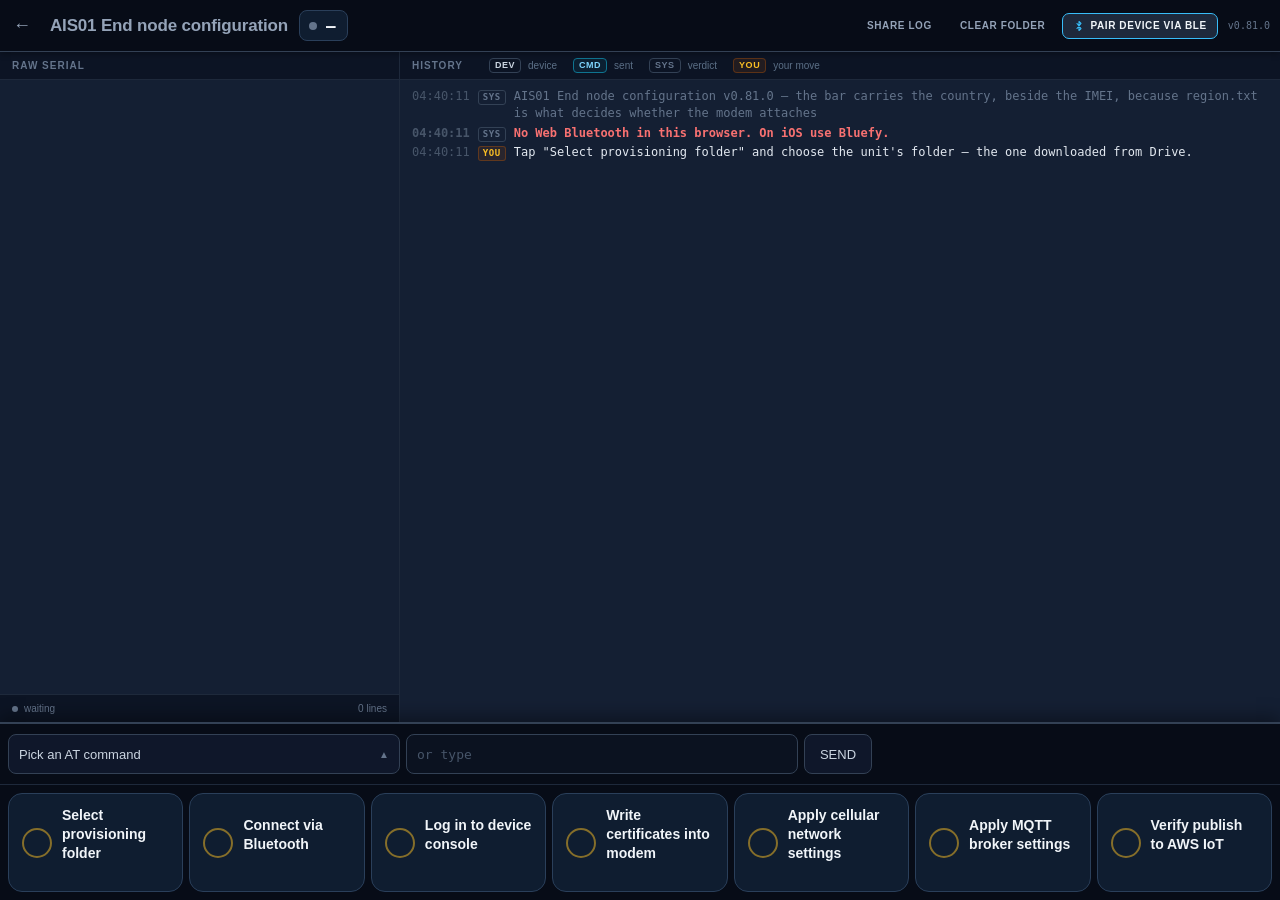
==== provision.html @ 03530d74 "feat(provision): the bar carries the country, beside the IMEI `region.txt` decides `AT+APN` and `AT+" ====
<!DOCTYPE html>
<html lang="en">
<head>
    <meta charset="UTF-8">
    <meta name="viewport" content="width=device-width, initial-scale=1.0, user-scalable=no">
    <meta name="apple-mobile-web-app-capable" content="yes">
    <meta name="mobile-web-app-capable" content="yes">
    <!-- The bar's colour, not the page's: this paints the strip the OS puts
         directly above the bar, and those two touching must read as one. -->
    <meta name="theme-color" content="#070c17">
    <meta http-equiv="Cache-Control" content="no-cache, no-store, must-revalidate">
    <meta http-equiv="Pragma" content="no-cache">
    <meta http-equiv="Expires" content="0">
    <title>AIS01 End node configuration</title>
    <link rel="icon" type="image/svg+xml" href="waterplan-icon.svg">
    <link rel="apple-touch-icon" href="waterplan-icon.svg">
    <link rel="manifest" href="manifest.json">
    <!--
      Deliberately self-contained: this page shares no CSS with the calibration
      flow. Provisioning talks to Dragino v1.3, calibration talks to our custom
      firmware — keeping them apart is the point of a second entry point, and a
      shared stylesheet is how two pages start drifting into one.
      Spec: specs/004-ble-provisioning-mode.md
    -->
    <style>
        * { box-sizing: border-box; }
        html, body {
            margin: 0; height: 100%;
            background: #070c17; color: #e2e8f0;
            font-family: -apple-system, BlinkMacSystemFont, "Segoe UI", sans-serif;
            overscroll-behavior: none;
        }
        body { display: flex; flex-direction: column; }

        /*
         * ── The bar ──────────────────────────────────────────────────────
         *
         * This is the calibration page's `#topbar`, rule for rule, from
         * styles/layout.css and styles/components.css. The values are copied
         * rather than the file imported, because this page shipping no shared
         * stylesheet is deliberate (see above) — but a second look must not be
         * a second design.
         *
         * What makes that bar read the way it does, and none of which was here:
         *   · one 8px dot for the link, not a word
         *   · ONE line of text, 12px, --text2, flex:1, ellipsised — nothing
         *     bold, nothing monospaced, nothing competing
         *   · a 36x36 icon button on the end
         *   · one hairline under it, and nothing heavier
         *
         * One rule of that bar is deliberately NOT copied: its background.
         * The calibration page is a viewfinder with a bar on top, so a bar
         * the same colour as the page is right there. This page is a log
         * with furniture at both ends — see `--chrome` below.
         */
        :root {
            --bg: #141f33;
            --text: #f1f5f9;
            --text2: #94a3b8;
            --muted: #64748b;
            --border: #334155;

            /*
             * ── Furniture vs instrument ─────────────────────────────────
             *
             * Three bands on this page and only two kinds of thing. The bar
             * and the console are FURNITURE: session controls, always there,
             * never the reason anyone opened the page. Between them is the
             * INSTRUMENT — the two logs, the one surface a technician
             * actually reads.
             *
             * The console already sat on its own darker ground for exactly
             * this reason; the bar did not, and shared `--bg` with the logs
             * separated by a hairline. So the page had the rule and applied
             * it to one end. These two values are that rule, named, applied
             * to both ends, and the logs keep `--bg` — furniture recedes,
             * the instrument sits on top of it.
             *
             * `--chrome-2` is the logs' OWN furniture: the pane headers, the
             * legend, the line counter. It is a step, not a repeat, of
             * `--chrome`: identical to the bar would fuse the HISTORY header
             * into the bar above it, which is the seam this whole change
             * exists to draw.
             */
            --chrome:    #070c17;   /* top bar, console foot */
            --chrome-2:  #0c1424;   /* pane heads, log foot */

            /*
             * The calibration page's accent, from `styles/base.css`.
             *
             * That page says one thing with colour that this one did not: a
             * control the session turns on is outlined in sky blue before it
             * is used, not left grey until something happens to it. Same two
             * values, same names, so the two pages agree on what blue means.
             */
            --accent:    #38bdf8;
            --accent-bg: rgba(56,189,248,0.12);
            /* Its `--surface`, under the same name: the grey the bar's own
               buttons already sat on, as a literal, in one place. */
            --surface:   #1e293b;

            /*
             * The left rail.
             *
             * Two things live in this column and they have to end on the same
             * x: the raw serial pane, and the command trigger under it. They
             * were two independent numbers that happened to read the same, and
             * they did not land the same — the trigger sits inside a row with
             * 8px of padding, so an equal width put its right edge 8px past
             * the pane's divider.
             *
             * One number now, and the offset is derived from it rather than
             * kept in somebody's head.
             */
            --rail: 400px;
            --rail-pad: 8px;


            /*
             * ── Borrowed from the dashboard's design system ──────────────
             *
             * `cli/ais01_cli/dashboard/tokens.css` and its DESIGN-SYSTEM.md.
             * This page already copies that dashboard's History — the voices,
             * the phase headers, the boot dividers — because a technician
             * reading one and then the other should not have to learn two
             * languages. The stage chips and the state cards are the rest of
             * the same borrowing.
             *
             * Values are copied rather than the file imported, for the reason
             * at the top of this page: no shared stylesheet with anything. A
             * second look must not become a second design, and an import from
             * another repo is not available to a static page anyway.
             */
            --panel:     #0f1d30;   /* cards and chips */
            --panel-up:  #16263d;   /* raised inner surfaces */
            /* The third step, and this page's own: nothing in the dashboard
               floats over everything else the way a modal does. The platform's
               FeedbackAlert is pure white for exactly this reason — the alert
               is the most elevated surface there is, and on a dark page that
               still means the lightest one. */
            --panel-top: #1e2f4a;   /* the modal, over everything */
            --border-2:  #2a3f5a;   /* stronger dividers, chip outlines */
            --green:     #22c55e;
            --green-txt: #4ade80;
            --green-glow: rgba(34,197,94,.35);
            --partial:   #a3e635;   /* advancing toward done, not stalled */
            --amber-bd:  rgba(251,191,36,.50);
            --amber-glow: rgba(251,191,36,.35);
            --red:       #ef4444;
            --red-bd:    rgba(239,68,68,.45);
            --txt-faint: #5b6f86;   /* labels, timestamps, meta */
            --fs-label:  10px;
        }
        header {
            flex-shrink: 0;
            /* 44 was the calibration bar's height, and it is sized around a
               12px line. This bar reads a 17px unit number, so the line sets
               the height: 17px at 1.2, with 16px of air above and below. */
            height: 52px;
            padding: 0 10px 0 4px;
            display: flex;
            align-items: center;
            gap: 10px;
            background: var(--chrome);
            border-bottom: 1px solid var(--border);
            /* The console's shadow, pointing the other way. The hairline says
               where the bar ends; the shadow says which of the two is on top,
               and the answer has to be the log.

               Shorter than the console's, and measured rather than guessed:
               at the console's 6px/16px the falloff was still darkening the
               HISTORY header 9px down, which put that header within a shade
               of the bar itself — the one seam this change exists to draw. */
            box-shadow: 0 2px 6px rgba(0,0,0,0.30);
            position: relative; z-index: 2;
        }
        .icon-btn {
            width: 36px; height: 36px;
            display: flex; align-items: center; justify-content: center;
            flex-shrink: 0;
            background: none; border: none; border-radius: 8px;
            color: var(--text2); font-size: 18px; text-decoration: none;
            -webkit-tap-highlight-color: transparent;
        }
        .icon-btn:active { background: rgba(255,255,255,0.08); }
        /* The link, said the way the other bar says it. */
        .dot {
            width: 8px; height: 8px; border-radius: 50%;
            background: var(--muted); flex-shrink: 0;
        }
        /* A live link is a lit lamp, not a coloured pixel: the halo is what
           carries across a bench at arm's length, where the dot is 8px and
           the technician is not looking for it. */
        .dot.link-connected {
            background: #22c55e; box-shadow: 0 0 0 3px rgba(34,197,94,0.18);
        }
        .dot.link-reconnecting {
            background: #fbbf24; box-shadow: 0 0 0 3px rgba(251,191,36,0.18);
        }
        .dot.link-disconnected { background: var(--muted); box-shadow: none; }
        /*
         * ── The bar's type: two roles at one size ────────────────────────
         *
         * The bar was four sizes deep — a 12px line, 11px buttons, an 11px
         * version — and enlarging the sentence to 17px only made that worse:
         * the biggest thing on the bar became the one string that never
         * changes and tells a technician nothing.
         *
         * So the two things that matter are the SAME size, and they are told
         * apart by FAMILY instead. Sans is the app talking; mono is the
         * device. That distinction is already the law everywhere else on this
         * page — the log, the raw pane, the line counter and the version are
         * all mono because they are all facts that came off a wire — so the
         * IMEI being mono is this bar catching up with the rest of the page
         * rather than a new idea.
         *
         * Everything else on the bar is utility at 10px. Two roles and one
         * utility size is a scale; four sizes is an accident.
         */
        .bar-id {
            flex: 1 1 auto; min-width: 0;
            display: flex; align-items: center; gap: 11px;
        }
        .bar-title {
            /* `flex: 0 1 auto` and the ellipsis are on THIS, not on the unit:
               when the bar runs out of room the app's name is what gives way,
               and the IMEI is never the thing that gets truncated. */
            flex: 0 1 auto; min-width: 0;
            /* The 17px you asked for, kept — but in `--text2`, not `--text`.
               Two white things of the same size beside each other is what a
               bar with no hierarchy looks like, and of the two, the one that
               changes every unit is the one worth the brightness. */
            font-size: 17px; font-weight: 600; letter-spacing: -0.01em;
            color: var(--text2);
            overflow: hidden; text-overflow: ellipsis; white-space: nowrap;
        }
        /* Gone: the plate below has an edge of its own, and a rule beside a
           bordered object is a second line drawn at the same seam. */
        .bar-rule { display: none; }
        /*
         * ── The plate ────────────────────────────────────────────────────
         *
         * The unit stops being a word in a sentence and becomes an OBJECT.
         *
         * Everything before this was the same flat strip with the type
         * resized: title, dot, number, buttons, all floating on one ground at
         * the same depth. Nothing on it was a thing you could point at, which
         * is why making the letters bigger changed nothing — there was no
         * structure to change.
         *
         * A provisioned unit carries a label with its IMEI printed on it, and
         * matching the number on the screen to the number on the sticker is
         * literally the job at the bench. So the screen shows a label: raised
         * off the bar, framed, the number set in mono and tabular so digits
         * line up between one unit and the next, with the link as its bullet.
         *
         * It is the only bordered object on a resting bar apart from PAIR,
         * and those two are the bar's whole content: which unit, and is it
         * listening.
         */
        .bar-unit {
            flex: 0 0 auto;
            display: inline-flex; align-items: center; gap: 9px;
            padding: 5px 11px 5px 9px;
            background: var(--panel);
            border: 1px solid var(--border-2); border-radius: 8px;
        }
        .bar-unit b {
            font-family: ui-monospace, "SF Mono", Menlo, monospace;
            font-size: 16px; font-weight: 600;
            /* 15 digits that get read off a label and compared by eye. */
            font-variant-numeric: tabular-nums; letter-spacing: 0.02em;
            color: var(--text);
        }
        /*
         * The country, on the same plate and behind a hairline.
         *
         * On the plate because it is the same kind of fact as the IMEI: read
         * off this unit's folder, true of this unit only. Behind a rule
         * because it is a different fact — the number identifies the unit,
         * the country decides what gets sent to it — and two things sharing a
         * frame with nothing between them read as one thing.
         *
         * Sky blue, which on this page and on the calibration page means a
         * value the session turned on rather than a state the device reported.
         * The code shouts and the country does not: `AR` is what is written in
         * `region.txt` and what gets compared against a SIM, and the name is
         * there so nobody has to know the code.
         */
        .bar-region {
            display: inline-flex; align-items: baseline; gap: 6px;
            padding-left: 9px;
            border-left: 1px solid var(--border-2);
            font-size: 11px; font-weight: 700; letter-spacing: 0.07em;
            color: var(--accent);
        }
        .bar-region .country {
            font-size: 11px; font-weight: 500; letter-spacing: 0;
            color: var(--text2);
        }
        .version {
            flex-shrink: 0;
            font-size: 10px; color: var(--muted);
            font-family: ui-monospace, "SF Mono", Menlo, monospace;
        }
        /* Below this the app's name is the first thing to go: the unit and the
           controls are what a phone at a bench has room for. The country's
           NAME goes with it and its code does not — two letters cost nothing
           and they are the ones written in the file. */
        @media (max-width: 700px) {
            .bar-title, .bar-rule { display: none; }
            .bar-region .country { display: none; }
        }

        /*
         * ── The two logs ─────────────────────────────────────────────────
         *
         * The same split the CLI dashboard uses: the raw serial on one side,
         * the read line on the other, both live at once. They were already two
         * elements written to in parallel — only one was hidden — so this is
         * the layout catching up with what the data already did.
         *
         * Which is on which side follows the reading: on a wide screen the raw
         * stream is the left column and the annotated one the right, so the eye
         * goes evidence → reading. On a phone there are no columns to give, so
         * they stack, and the annotated one is on top because it is the one you
         * act on; the raw is underneath, where you go to check.
         *
         * The terminal is still the instrument, so both panes take every spare
         * pixel and the headers cost 18px.
         */
        main {
            flex: 1 1 auto; position: relative; min-height: 0;
            display: flex; flex-direction: column;
            /* Stated rather than inherited. It is the same value `body` has,
               but this is the one band on the page that is meant to be the
               lit surface — leaving it to inheritance is how it silently
               follows the next person who changes the page background. */
            background: var(--bg);
        }
        .pane {
            flex: 1 1 0; min-height: 0; min-width: 0;
            display: flex; flex-direction: column; overflow: hidden;
        }
        /* Furniture, not log: these label the pane, they are not written to
           by anything the device says. Same reasoning as the bar and the
           console, one step lighter — see `--chrome-2`. */
        /*
         * One row, whatever it carries.
         *
         * `min-height` rather than symmetrical padding, because the two heads
         * hold different things: RAW SERIAL is a 10px word, HISTORY is that
         * word plus four bordered badges. Padding alone gives them two
         * different heights and the two logs start on different lines; one
         * height, centred, and they land together with no number to keep in
         * sync between them.
         */
        .pane-head {
            flex: 0 0 auto;
            display: flex; align-items: center;
            min-height: 28px; padding: 4px 12px;
            font-size: var(--fs-label); font-weight: 600; letter-spacing: 0.1em;
            color: var(--muted); background: var(--chrome-2);
            border-bottom: 1px solid #1e293b;
        }
        /*
         * The key, on the title's own line.
         *
         * It was a second row under HISTORY, which gave a four-item key the
         * same standing as the pane it belongs to and cost the log 20px of
         * height for it. It is a caption, not a header: it sits after the
         * name, on one line, and the block is a third shorter for it.
         *
         * Two gaps, three jobs. 7px holds a badge to its word, 16px separates
         * one pair from the next, and the name takes 10px more than that so
         * the title reads as the title and not as a fifth key.
         */
        .pane-head.legend {
            flex-wrap: wrap;
            column-gap: 16px; row-gap: 6px;
            letter-spacing: 0; font-weight: 500; color: var(--txt-faint);
        }
        .pane-head.legend .pane-name {
            font-weight: 600; letter-spacing: 0.1em; color: var(--muted);
            margin-right: 10px;
        }
        .legend-key { display: inline-flex; align-items: center; gap: 7px; }
        .pane-head.legend .v {
            padding: 2px 5px; border: 1px solid #334155; border-radius: 4px;
            font-size: 9px; font-weight: 700; letter-spacing: 0.06em;
            line-height: 1.1;
        }
        /* Same element here, descendant in a row — hence the second set. */
        .pane-head.legend .voice-dev { color: #cbd5e1; }
        .pane-head.legend .voice-cmd { color: #7dd3fc; border-color: #0e7490;
                                       background: #0e749022; }
        .pane-head.legend .voice-sys { color: #64748b; }
        .pane-head.legend .voice-you { color: #fbbf24; border-color: #b4530966;
                                       background: #b4530922; }
        /* The raw stream is a narrow sidebar with a foot that measures it, not
           half the screen: it is the thing you check, not the thing you read. */
        .pane-annotated { order: 1; flex: 1 1 auto; }
        .pane-raw       { order: 2; flex: 0 0 34%; border-top: 1px solid #1e293b; }
        @media (min-width: 700px) {
            main { flex-direction: row; }
            .pane-raw       { order: 1; flex: 0 0 var(--rail); border-top: none;
                              border-right: 1px solid #1e293b; }
            .pane-annotated { order: 2; }
        }
        /* The counter measures the pane, it is not part of it — same ground
           as the head it closes the pane against. */
        .log-foot {
            flex: 0 0 auto; height: 28px; padding: 0 12px;
            display: flex; align-items: center; justify-content: space-between;
            background: var(--chrome-2);
            border-top: 1px solid #1e293b;
            font-size: 10px; color: var(--muted);
        }
        .log-foot .live { display: inline-flex; align-items: center; gap: 6px; }
        .log-foot .live .dot { width: 6px; height: 6px; border-radius: 50%;
            background: #22c55e; box-shadow: 0 0 6px #22c55e; }
        .log-foot .off .dot { background: var(--muted); box-shadow: none; }
        #raw-count { font-variant-numeric: tabular-nums; }

        /*
         * ── The reading, as the dashboard writes it ──────────────────────
         *
         * Three things, taken from cli/ais01_cli/dashboard/index.html:
         *
         * VOICES. Every row says who is speaking — the device, us, the app's
         * own verdict, or you. Colour alone cannot: a green line could be the
         * device reporting success or the app concluding it, and those are not
         * the same claim.
         *
         * PHASE HEADERS. A stage opens a section whose colour is the section's
         * verdict: amber while it runs, green when it closes clean, red the
         * instant any row inside it fails — and it stays red. The header is the
         * verdict, the rows keep the detail.
         *
         * BOOT DIVIDERS. The cycle boundaries, drawn where the raw log draws
         * them, so a line can be placed in the boot it belongs to.
         */
        /* 2px between rows. At 12px/1.45 the log was a solid block of text and
           the eye had nothing to step on; the gap is what lets a row be scanned
           as a row rather than found by reading. */
        .line { display: flex; gap: 8px; align-items: baseline; margin-bottom: 2px; }
        .line .t { flex: 0 0 auto; color: #475569; }
        .line .v {
            flex: 0 0 auto; min-width: 26px; padding: 0 4px;
            border: 1px solid #334155; border-radius: 3px;
            font-size: 9px; font-weight: 700; letter-spacing: 0.06em;
            text-align: center; color: var(--muted);
        }
        /*
         * The field column, for rows that name a thing and then give its value
         * — ⓪'s checklist is all of them today.
         *
         * It had been spaces: the label padded to twelve characters inside the
         * message span. That lines up only while the font is monospaced and the
         * label is short, and it welds the label to its value so neither can be
         * styled without the other. Given a column it can be what it is — a
         * heading — and it borrows the same treatment headings get everywhere
         * else on this screen.
         */
        .line .k {
            flex: 0 0 104px; min-width: 0;
            font-size: 10px; font-weight: 700; letter-spacing: 0.08em;
            text-transform: uppercase; color: var(--txt-faint);
            overflow: hidden; text-overflow: ellipsis; white-space: nowrap;
        }
        .line .m { flex: 1 1 auto; min-width: 0; }
        .voice-dev .v { color: #cbd5e1; }
        .voice-cmd .v { color: #7dd3fc; border-color: #0e7490; background: #0e749022; }
        .voice-sys .v { color: #64748b; }
        .voice-you .v { color: #fbbf24; border-color: #b4530966; background: #b4530922; }

        .phase {
            margin: 10px 0 4px; padding: 5px 8px;
            display: flex; align-items: center; gap: 7px;
            border: 1px solid #334155; border-radius: 4px;
            background: rgba(255,255,255,0.025);
            font-size: 10px; font-weight: 800; letter-spacing: 0.07em;
            text-transform: uppercase; color: #fbbf24;
        }
        .phase::before {
            content: ""; width: 7px; height: 7px; border-radius: 50%;
            background: currentColor; box-shadow: 0 0 7px currentColor;
        }
        .phase.is-ok   { color: #4ade80; }
        .phase.is-fail { color: #f87171; }

        .divider {
            display: flex; align-items: center; gap: 8px;
            margin: 14px 0 8px;
            font-size: 9px; font-weight: 700; letter-spacing: 0.1em;
            color: #38bdf8;
        }
        .divider::before, .divider::after {
            content: ""; flex: 1; height: 1px; background: rgba(56,189,248,0.4);
        }
        .divider.reset { color: #22d3ee; }
        .divider.reset::before, .divider.reset::after { background: rgba(34,211,238,0.5); }
        .divider.end { color: #a78bfa; }
        .divider.end::before, .divider.end::after { background: rgba(167,139,250,0.5); }
        #terminal, #terminal-raw {
            flex: 1 1 auto; min-height: 0;
            overflow-y: auto; padding: 8px 12px 20px;
            font-family: ui-monospace, "SF Mono", Menlo, monospace;
            font-size: 12px; line-height: 1.45;
            -webkit-overflow-scrolling: touch;
        }
        [hidden] { display: none !important; }
        .line { white-space: pre-wrap; word-break: break-word; }
        .line-rx   { color: #cbd5e1; }
        .line-tx   { color: #7dd3fc; }
        .line-note { color: #64748b; }
        /*
         * Between two groups of rows that ask different questions — see
         * `rule()`. It was #1e293b, which is the divider colour used BETWEEN
         * panels, over a panel background; inside the log, on #0f172a, it was
         * a line nobody could see. --border is the one that reads here.
         */
        .line-rule {
            height: 1px; margin: 9px 0; background: var(--border);
        }
        .line-ok   { color: #4ade80; font-weight: 600; }
        .line-fail { color: #f87171; font-weight: 600; }

        /* Raw view: no per-line elements, no styling, no interpretation —
           the buffer printed as it arrived. It is a SEPARATE element from the
           annotated terminal on purpose. One element rendering two views meant
           that showing either one destroyed the other, and a log a toggle can
           erase is not a log. */
        #terminal-raw {
            margin: 0;
            white-space: pre-wrap; word-break: break-word;
            color: #cbd5e1;
        }

        /*
         * The session's controls, all on the bar.
         *
         * SHARE and CHANGE UNIT FOLDER used to float over the bottom-right of
         * the terminal, which put them on top of the one thing on this screen
         * that must never be covered — and gave three controls of the same
         * kind three different homes. They are all about the session rather
         * than about the device: which unit, where the log goes, and whether
         * there is a link at all. One line, one cluster.
         */
        .bar-tools { display: flex; align-items: center; gap: 6px; flex-shrink: 0; }
        /*
         * Three filled chips of equal weight, and they are not equal things.
         *
         * SHARE LOG and CHANGE UNIT FOLDER are housekeeping — used once a
         * session, or never. PAIR is the way in: nothing on this page works
         * until it has been pressed. Giving all three the same fill made the
         * bar read as a toolbar of equals and left the one control that has
         * to be found looking like the other two.
         *
         * So these two lose their fill and keep only their words, and the
         * outline arrives when a finger or a cursor does. The only outlined
         * thing on a resting bar is the one worth pressing.
         */
        .bar-tools button {
            display: inline-flex; align-items: center; gap: 5px;
            padding: 6px 10px;
            font-size: 10px; font-weight: 700; letter-spacing: 0.06em;
            color: var(--text2); background: transparent;
            border: 1px solid transparent; border-radius: 7px;
            white-space: nowrap;
            transition: color .12s, border-color .12s, background .12s;
            -webkit-tap-highlight-color: transparent;
        }
        .bar-tools button:hover { color: var(--text); border-color: var(--border); }
        .bar-tools button:focus-visible {
            outline: none; color: var(--text); border-color: var(--accent);
        }
        .bar-tools button:active { background: var(--surface); color: var(--text); }
        .bar-tools svg { width: 12px; height: 12px; flex-shrink: 0; }

        /*
         * Pairing sits in the bar, next to the dot that reports the link.
         *
         * It had a full-width row of its own, which said "this is the main
         * thing on the screen" about a button that is pressed once per browser,
         * ever — everything after that first pairing re-attaches with no
         * gesture. A row that wide for an action that rare pushed the terminal
         * up and read as an error state.
         *
         * Beside the dot is where it belongs: the dot says the link is down,
         * and the fix is the next thing along.
         */
        #pair-row { flex-shrink: 0; display: flex; }
        /*
         * The one control on the bar that reports rather than acts, so it is
         * the one that carries colour. Green is the link being up — the same
         * green the dot uses, said in words for the one fact worth confirming
         * at a glance from a bench.
         */
        /*
         * The one control on the bar that is about the radio, so it wears the
         * radio's colour — the calibration page's accent, which is the blue
         * Bluetooth is drawn in everywhere.
         *
         * The OUTLINE carries that, and it carries it from the first paint:
         * this button is the way in, and a grey button beside two other grey
         * buttons does not say so. The INSIDE stays the bar's own grey with a
         * near-white label, because blue on blue would spend the accent on a
         * state that has not happened yet.
         *
         * Then the states below take the outline away from blue, which is the
         * point of it being blue: green is not "one more colour on the bar",
         * it is this button no longer asking to be pressed.
         */
        #btn-connect {
            border-color: var(--accent);
            background: var(--surface);
            color: var(--text);
        }
        #btn-connect:hover { border-color: var(--accent); background: #24344a; }
        #btn-connect svg { color: var(--accent); }
        #btn-connect.link-connected {
            color: #4ade80; border-color: #22c55e66; background: #14532d44;
        }
        #btn-connect.link-connected svg { color: #4ade80; }
        #btn-connect.link-reconnecting {
            color: #fbbf24; border-color: #b4530966; background: #b4530922;
        }
        #btn-connect.link-reconnecting svg { color: #fbbf24; }

        .actions {
            display: flex; gap: 6px;
            padding: 8px var(--rail-pad);
            border-top: 1px solid #1e293b;
            padding-bottom: calc(8px + env(safe-area-inset-bottom));
        }
        /*
         * The stage chip — `.step-chip` from the dashboard's design system.
         *
         * The buttons had been a number glyph and a shouted sentence stacked
         * centre-aligned, which is what you get from styling a label instead
         * of designing a component. The dashboard had already solved it and
         * the solution is a hierarchy rather than a size: a status circle,
         * the name in ordinary sentence case, and the stage's own mark under
         * it. Nothing shouts, and nothing is centred.
         *
         * The circle carries state and nothing else. A number inside it was
         * this app's invention and it broke the one rule the atom has: in
         * every state the system defines, the glyph and the ring are chosen
         * together. A grey number in an amber ring is not one of them, and
         * the order it was carrying is already given by the position.
         */
        .actions button {
            flex: 1; min-width: 0;
            padding: 12px 13px; border-radius: 14px;
            border: 1.5px solid var(--border-2); background: var(--panel);
            display: flex; flex-direction: row; align-items: center; gap: 10px;
            text-align: left; color: var(--text);
            transition: border-color .15s, box-shadow .15s;
            -webkit-tap-highlight-color: transparent;
        }
        .actions button:active { background: var(--panel-up); }
        .actions .chip-txt {
            display: flex; flex-direction: column; gap: 3px;
            min-width: 0; flex: 1 1 auto;
        }
        .actions .name {
            font-size: 14px; font-weight: 600; color: var(--text);
            line-height: 1.35;
        }

        /*
         * StatusCircle (C12). One atom, four states, used by the chips and the
         * cards alike — which is the point of taking it from a system rather
         * than inventing a dot per place.
         */
        .status-circle {
            width: 30px; height: 30px; border-radius: 999px; flex-shrink: 0;
            display: inline-flex; align-items: center; justify-content: center;
            border: 2px solid var(--amber-bd); background: transparent;
            font-size: 13px; font-weight: 700; line-height: 1;
            /* Transparent by default, so a state that has no glyph shows an
               empty ring rather than whatever colour was left over. In every
               state below, what is inside the ring and what draws it are
               chosen together — there is no state where they disagree. */
            color: transparent;
        }
        .status-circle.is-done {
            background: var(--green); border-color: var(--green); color: #06210f;
        }
        .status-circle.is-current { border-color: var(--green); color: var(--green-txt); }
        .status-circle.is-partial { border-color: var(--partial); color: var(--partial); }
        /* Empty on purpose: an untouched stage has nothing to report, and the
           order it sits in is given by its position in the row. */
        .status-circle.is-pending { border-color: var(--amber-bd); color: transparent; }
        .status-circle.is-fail {
            background: var(--red); border-color: var(--red); color: #2a0808;
        }

        /* The chip takes its status colour from the circle it carries, so a
           finished stage reads as all-green rather than half-lit. */
        .actions button.is-done    { border-color: var(--green);
                                     box-shadow: 0 0 16px var(--green-glow); }
        .actions button.is-done .name { color: var(--green-txt); }
        .actions button.is-current { border-color: var(--green);
                                     box-shadow: 0 0 16px var(--green-glow); }
        /* No name colour for partial or current: the circle already carries
           them, and a chip that tints its title for every state spends its
           whole colour budget on the states with the least to say. */
        .actions button.is-partial { border-color: var(--partial); }
        .actions button.is-fail    { border-color: var(--red);
                                     box-shadow: 0 0 16px var(--red-bd); }
        .actions button.is-fail .name { color: #fca5a5; }

        @media (max-width: 1100px) {
            .actions .name { font-size: 13px; }
            .status-circle { width: 26px; height: 26px; font-size: 12px; }
        }
        .actions button:active { background: #334155; }
        .actions button.armed { background: #b45309; border-color: #f59e0b; }

        /*
          The per-stage mark reports what the stage's own commands came back
          with — confirmation, not device-phase inference. Its wording is
          deliberately uneven: stages whose evidence is weak must not wear the
          same green tick as stages the modem or the platform actually proved.
        */
        /*
         * The validation line — the dashboard's `.date`/`.by` meta, which is
         * the closest thing its system has to this. Faint by default and
         * coloured only when it carries proof, because five permanently
         * coloured marks compete with five status circles that already say
         * the state.
         *
         * Which marks get to be green is the uneven part, and it is
         * deliberate: only ② and ⑤ hold evidence strong enough — a checksum
         * the modem computed over what it stored, and a CONNACK that AWS IoT
         * only issues to a certificate that is registered, active, attached
         * and key-matched. "9/9 OK" is not that, and stays grey.
         */
        /*
         * Clipped rather than allowed to push the chip wider.
         *
         * The row is one line of equal chips and there are seven of them now,
         * so a mark carrying an advertised device name is the one thing here
         * long enough to break the layout for the other six. It is clipped with
         * an ellipsis and `setMark` puts the whole value in the element's
         * title, so nothing is lost — it is one hover away on the only
         * platform this runs on.
         */
        .mark {
            font-size: 11px; font-weight: 500; line-height: 1.3;
            color: var(--txt-faint); min-height: 13px;
            overflow: hidden; text-overflow: ellipsis; white-space: nowrap;
        }
        /*
         * ⓪ reports the unit, in full, in figures you can compare against the
         * label on the board. A tick cannot do that: picking 869181072714163
         * instead of 869181072714122 looks identical under a checkmark, and
         * that is the exact mistake every guard on this screen exists to catch.
         *
         * It used to be 1.7 chips wide to fit those fifteen digits beside a
         * centred label. The chip layout gives the mark its own line at the
         * full width of the text column, so the room is already there and the
         * six stages can be six equal things — which is what they are.
         */
        #mark-bundle {
            font-family: ui-monospace, "SF Mono", Menlo, monospace;
            font-variant-numeric: tabular-nums;
            letter-spacing: -0.2px;
        }
        .mark-ok    { color: var(--green-txt); }   /* proof */
        .mark-fail  { color: #fca5a5; }            /* refused */
        .mark-weak  { color: var(--txt-faint); }   /* observed, not proof */
        .mark-run   { color: var(--txt-faint); }   /* still going */

        /*
         * The manual AT row.
         *
         * Every stage on this screen is a canned sequence, which is right for
         * provisioning and useless the moment the unit needs one command that
         * nobody scripted — `AT+CSQTIME`, a `AT+CFG` read, a QFLST after a
         * failed write. Without this the answer was "plug in the USB cable and
         * use the CLI", i.e. abandon the transport under test to change a
         * setting on it.
         *
         * It sends through the same `sendLine` as everything else, so the
         * console line law applies unchanged and the reply lands in the same
         * terminal as the rest of the session.
         *
         * Pick one, or type one — two ways into the same send, so they are the
         * same size. The field had the whole row when it was the only way in,
         * and neither shrinking it to a stub nor letting the picker sprawl was
         * right: both made one of the two look like the afterthought. Equal
         * says what is true, which is that either will do.
         *
         * Both take their width from `--rail`, so they line up under the raw
         * pane rather than merely near it.
         */
        /*
         * Where the instrument ends and the controls begin.
         *
         * The two panes and the two control rows had been one continuous dark
         * surface with hairlines between them, so the eye had nothing telling
         * it which half it was reading — and these halves are not the same
         * kind of thing at all. Above is what the device says, which only ever
         * scrolls. Below is what you can do to it, which is fixed.
         *
         * So the controls sit on their own darker ground, closed off by the
         * one strong line on the screen. The hairline between the two control
         * rows stays a hairline: those two ARE the same kind of thing.
         */
        /*
         * ── FeedbackAlert ────────────────────────────────────────────────
         *
         * The `<dialog>` had markup and no rules at all, so what shipped was
         * the browser's own default: a white slab, Times-ish, with two OS
         * buttons. Every number below is the platform component's, read out
         * of `design-seastem` rather than guessed:
         *
         *     width 450 · radius 10 · padding 24 · mask rgba(0,0,0,.40)
         *     title 24/1.334/700 in the type's colour
         *     description 16/1.5/500 · note 14/1.43/600
         *     buttons 14/1.43/600 · radius 6 · padding 8 12 · gap 12
         *     rhythm: title 24 below, description 20, note 12, footer 12
         *
         * Two deviations, both deliberate:
         *
         * SURFACE. The component is `#ffffff` with grey text because the
         * platform ships no dark mode. Here the roles are mapped onto this
         * page's own ground — panel, border-2, text, text2 — so the alert is
         * the same object in this room's light.
         *
         * FACE. It sets Inter, loaded from Google. This page is opened at a
         * bench on whatever the phone has, and a font request is a network
         * dependency for a screen that has to work when the network is the
         * thing being provisioned. Same scale, the page's own stack.
         */
        #confirm-dialog {
            width: 450px; max-width: calc(100vw - 32px);
            padding: 24px;
            /* `border: 0`, like the component. The surface is lighter than
               anything under it and the shadow does the separating, so an
               outline would only be a line drawn around a thing already
               standing off the page. */
            border: none; border-radius: 10px;
            background: var(--panel-top); color: var(--text);
            text-align: center;
            box-shadow: 0 4px 6px -2px rgba(0,0,0,0.30),
                        0 12px 16px -4px rgba(0,0,0,0.45);
        }
        #confirm-dialog::backdrop { background: rgba(0,0,0,0.40); }
        /* The component's zoom-in, at its own duration. */
        #confirm-dialog[open] { animation: dialog-in .07s ease-out; }
        @keyframes dialog-in {
            from { opacity: 0; transform: scale(0.96); }
            to   { opacity: 1; transform: scale(1); }
        }
        @media (prefers-reduced-motion: reduce) {
            #confirm-dialog[open] { animation: none; }
        }
        /* 40x40 from a 16 viewBox, in the warning colour the platform uses. */
        .dialog-icon {
            width: 40px; height: 40px; display: block; margin: 0 auto;
            fill: #f79009;
        }
        /* The title wears the type's colour — that is the component's rule,
           and it is what makes the icon and the question one gesture. */
        #confirm-title {
            margin: 0 0 24px;
            font-size: 24px; line-height: 1.334; font-weight: 700;
            color: #f79009;
        }
        #confirm-body p {
            margin: 0 0 20px;
            font-size: 16px; line-height: 1.5; font-weight: 500;
            color: var(--text2);
        }
        /* The `note` slot, and here it always holds the same thing: the name
           of the folder being let go of. Mono, because it is a name off a
           disk rather than a sentence, and every other name this page shows
           off a disk is mono too. */
        #confirm-body .subject {
            margin: 0 0 12px;
            font-family: ui-monospace, "SF Mono", Menlo, monospace;
            font-size: 14px; line-height: 1.43; font-weight: 600;
            color: var(--text);
            word-break: break-all;
        }
        #confirm-body p:last-child { margin-bottom: 0; }
        .dialog-actions {
            display: flex; justify-content: center; gap: 12px;
            margin-top: 12px;
        }
        .dialog-actions button {
            display: inline-flex; align-items: center; justify-content: center;
            padding: 8px 12px; border-radius: 6px; border: none;
            font-size: 14px; line-height: 1.43; font-weight: 600;
            font-family: inherit;
            transition: all .25s ease-out;
            -webkit-tap-highlight-color: transparent;
        }
        /* secondary-gray */
        .dialog-actions button[value="cancel"] {
            color: var(--text2); background: transparent;
            /* One step up from `--border-2`: the outline has to read on the
               lightest surface on the page, not on a card. */
            outline: 1px solid #45577a;
        }
        .dialog-actions button[value="cancel"]:hover {
            color: var(--text); background: #2a3e5e;
            outline-color: #5a6e93;
        }
        /* primary. FIREFLY[600] and [700] straight off the token file — the
           one colour on this page that is the platform's rather than this
           app's, and it is on the platform's own component. */
        #confirm-ok {
            color: #fdfdfd; background: #2b81a0; outline: 1px solid #2b81a0;
        }
        #confirm-ok:hover { background: #206078; outline-color: #86c6de; }
        .dialog-actions button:focus-visible {
            outline: 2px solid var(--accent); outline-offset: 2px;
        }

        .console-foot {
            flex: 0 0 auto;
            background: var(--chrome);
            border-top: 2px solid var(--border);
            box-shadow: 0 -6px 16px rgba(0,0,0,0.35);
            position: relative; z-index: 2;
        }

        .at-row {
            display: flex; gap: 6px;
            padding: 10px var(--rail-pad) 10px;
            align-items: stretch;
        }

        /*
         * A picker of our own rather than a `<select>`.
         *
         * A native select on the second-to-last row of a full-height page opens
         * wherever the platform decides — upward, overlapping, sized to the
         * viewport, and on 58 entries that is a full-screen native list with no
         * grouping the eye can use. Here the direction is a decision: the panel
         * is anchored to the TOP of the control and grows up, over the terminal,
         * because there is nothing below this row but the stage buttons.
         *
         * It is a listbox, not a menu: picking writes into the field and closes.
         * Nothing is sent, so nothing here needs confirming.
         */
        /*
         * The trigger sits in the rail, and the panel inherits its width.
         *
         * The panel was carrying its own width for a while, which meant two
         * numbers that had to be kept agreeing by hand. `left: 0; right: 0`
         * removes the question: the list is exactly as wide as the control it
         * hangs off, and moving `--rail` moves both.
         *
         * The empty space to the right of this cluster is the point rather
         * than a gap — the stage buttons below are what legitimately spans the
         * screen, and now they are the only thing that does.
         */
        .at-picker {
            position: relative;
            /* The rail, minus the padding this row is inset by, so the right
               edge lands on the raw pane's divider rather than past it. */
            flex: 0 0 calc(var(--rail) - var(--rail-pad));
            max-width: calc(100vw - 216px);   /* leave the field and SEND their room */
            min-width: 0; display: flex;
        }
        #at-menu {
            flex: 1 1 auto; min-width: 0; min-height: 40px;
            display: flex; align-items: center; justify-content: space-between;
            gap: 8px; padding: 0 10px;
            border: 1px solid #334155; border-radius: 8px;
            background: #0f172a; color: #cbd5e1;
            font-size: 13px; text-align: left;
            -webkit-tap-highlight-color: transparent;
        }
        #at-menu:active { background: #1e293b; }
        #at-menu .chev { color: var(--muted); font-size: 10px; flex-shrink: 0; }
        #at-menu[aria-expanded="true"] { border-color: #475569; background: #1e293b; }

        .at-panel {
            position: absolute; bottom: calc(100% + 6px); left: 0; right: 0;
            z-index: 20;
            display: flex; flex-direction: column;
            max-height: min(52vh, 420px);
            border: 1px solid #475569; border-radius: 10px;
            background: #0b1220;
            box-shadow: 0 -8px 28px rgba(0,0,0,0.55);
            overflow: hidden;
        }
        .at-panel[hidden] { display: none; }
        #at-filter {
            flex: 0 0 auto; min-height: 38px; padding: 0 12px;
            border: none; border-bottom: 1px solid #1e293b;
            background: #0f172a; color: #e2e8f0;
            font-family: ui-monospace, monospace; font-size: 13px;
        }
        #at-filter::placeholder { color: #475569; }
        #at-list { flex: 1 1 auto; overflow-y: auto; -webkit-overflow-scrolling: touch; }
        .at-group {
            padding: 7px 12px 3px;
            font-size: 9px; font-weight: 700; letter-spacing: 0.1em;
            text-transform: uppercase; color: var(--muted);
            background: #0b1220; position: sticky; top: 0;
        }
        .at-opt {
            display: flex; align-items: baseline; gap: 8px;
            width: 100%; padding: 7px 12px;
            border: none; background: none; text-align: left;
            color: #cbd5e1; font-size: 13px;
            -webkit-tap-highlight-color: transparent;
        }
        .at-opt:hover, .at-opt.is-on { background: #1e293b; }
        .at-opt .cmd {
            flex: 0 0 auto;
            font-family: ui-monospace, "SF Mono", Menlo, monospace;
            color: #7dd3fc;
        }
        .at-opt .why {
            flex: 1 1 auto; min-width: 0;
            font-size: 11px; color: var(--muted);
            overflow: hidden; text-overflow: ellipsis; white-space: nowrap;
        }
        /* A factory reset undoes a provisioning session. It is in the list
           because the list is the whole table, and it is red because being in
           the list is not the same as being an ordinary choice. */
        .at-opt.is-danger .cmd { color: #f87171; }
        .at-empty { padding: 14px 12px; font-size: 12px; color: var(--muted); }

        /* The same width as the trigger, from the same number — the two are a
           pair (pick one, or type one) and a pair that reads as a pair. */
        .at-row input#at-input {
            flex: 0 0 calc(var(--rail) - var(--rail-pad));
            min-width: 0; min-height: 40px; padding: 0 10px;
            border: 1px solid #334155; border-radius: 8px;
            background: #0b1220; color: #e2e8f0;
            font-family: ui-monospace, monospace; font-size: 13px;
        }
        .at-row input::placeholder { color: #475569; }
        #at-send {
            flex: 0 0 68px; min-height: 40px;
            border: 1px solid #334155; border-radius: 8px;
            background: #0f172a; color: #cbd5e1; font-size: 13px;
        }
        #at-send:active { background: #1e293b; }

        /* No spare width to leave, so the cluster goes back to filling the row
           and the trigger gives up what the field cannot do without. */
        @media (max-width: 560px) {
            .at-picker { flex: 1 1 auto; }
            .at-row input#at-input { flex: 0 0 96px; }
        }
    </style>
</head>
<body>
    <header>
        <a class="icon-btn" href="index.html" aria-label="Back">←</a>
        <!--
          Two questions, one line: what is this screen, and which unit is it
          pointed at. They are separated by a rule rather than a dot, because
          they are not two halves of one sentence — the second one changes
          every time the bench moves on and the first one never does.

          The link dot belongs to the IMEI, not to the bar. A number with a
          live dot in front of it answers "which unit" and "is it listening"
          as one object, which is the pair of facts this bar exists for.
        -->
        <span class="bar-id">
            <span class="bar-title">AIS01 End node configuration</span>
            <span class="bar-rule" aria-hidden="true"></span>
            <span class="bar-unit">
                <span id="link-state" class="dot link-disconnected" title="BLE link"></span>
                <b id="imei">—</b>
                <!--
                  The country, beside the unit rather than anywhere else.

                  It comes out of `region.txt` and it decides `AT+APN` and
                  `AT+IOTMOD` — which decide whether the modem attaches at all.
                  An Argentine APN on a Brazilian unit produces a unit that
                  never connects and a failure that reads as broken hardware,
                  and nothing on the screen said which profile was loaded.

                  It sits with the IMEI because it is the same kind of fact: a
                  property of THIS unit, read off its folder, and the two are
                  what a bench with units from two countries on it has to tell
                  apart at a glance. Hidden until a folder is open — there is no
                  country before there is a unit.
                -->
                <span id="unit-region" class="bar-region" hidden></span>
            </span>
        </span>
        <!--
          One button, and only until it has been pressed once, ever.

          Adopting a unit this browser already has permission for needs no user
          gesture, so once a unit has been paired the app attaches by itself and
          keeps trying while it sleeps — which is what the daemon does, and the
          daemon has no connect button. Opening the chooser is the one thing the
          browser insists a person start, so that is the one thing left here,
          and it hides the moment there is something to adopt instead.
        -->
        <div class="bar-tools">
            <button id="copy-log" title="Hand the whole raw serial buffer to whoever has to diagnose it">
                SHARE LOG
            </button>
            <!-- Named for what it does, which took two tries. It was CHANGE
                 UNIT, then CHANGE UNIT FOLDER — both named for the MOMENT it
                 is used, the bench moving on to the next unit. But nothing
                 here changes a unit or reaches a folder: it lets go of the
                 one this screen is pointed at, and ⓪ is what points it
                 somewhere new. A control named for the errand instead of the
                 effect is one its own confirm dialog cannot agree with.

                 What is let go of is the REFERENCE to the folder and the
                 permission to open it, which is all that survives a reload —
                 never the certificate, the key or the password, which are
                 re-read from disk each session. -->
            <button id="btn-forget"
                    title="Let go of the folder this screen is pointed at, so &quot;Select provisioning folder&quot; asks for one again. The BLE link is not touched.">
                CLEAR FOLDER
            </button>
            <!-- It stays on screen once paired and goes green instead of
                 vanishing. A control that disappears on success leaves the bar
                 with nothing where the link used to be, so the state you most
                 want confirmed is the one state with no words on it. -->
            <span id="pair-row">
                <button id="btn-connect">
                    <!-- The Bluetooth rune, drawn rather than typed: it has no
                         dependable glyph across the platforms this runs on. -->
                    <svg viewBox="0 0 24 24" fill="none" stroke="currentColor"
                         stroke-width="2.2" stroke-linecap="round"
                         stroke-linejoin="round" aria-hidden="true">
                        <path d="M8 7l8 10-4 4V3l4 4-8 10"/>
                    </svg>
                    <span id="pair-label">PAIR DEVICE VIA BLE</span>
                </button>
            </span>
        </div>
        <span id="app-version" class="version"></span>
    </header>

    <main>
        <section class="pane pane-annotated">
            <!-- Who is speaking, spelled out once. A row's colour is its
                 status; its badge is its source, and the two are independent:
                 the device reporting success and the app concluding it are not
                 the same claim.

                 The name and the key share a line: the key is a caption on
                 this pane, not a header of its own, and a second row spent
                 20px of the log saying so.

                 Each badge and its word are wrapped together. They were bare
                 text nodes beside the badges, so the only thing that could
                 space them was one flex gap doing double duty — the space
                 inside a pair and the space between pairs were the same
                 number, and a row of eight items is what that looks like. -->
            <div class="pane-head legend">
                <span class="pane-name">HISTORY</span>
                <span class="legend-key"><span class="v voice-dev">DEV</span>device</span>
                <span class="legend-key"><span class="v voice-cmd">CMD</span>sent</span>
                <span class="legend-key"><span class="v voice-sys">SYS</span>verdict</span>
                <span class="legend-key"><span class="v voice-you">YOU</span>your move</span>
            </div>
            <div id="terminal"></div>
        </section>
        <section class="pane pane-raw">
            <div class="pane-head">RAW SERIAL</div>
            <pre id="terminal-raw"></pre>
            <div class="log-foot">
                <span id="raw-live" class="live off"><span class="dot"></span>waiting</span>
                <span><span id="raw-count">0</span> lines</span>
            </div>
        </section>
        <!-- Controls sit on the log they act on. SHARE hands the whole raw
             buffer to whoever has to diagnose it, which on a bench is not the
             person holding the phone. -->
    </main>

    <!--
      The fallback picker. ⓪ prefers `showDirectoryPicker()`, which hands back a
      handle the app can keep and re-open — that is what lets the material be
      re-read from disk instead of stored in this browser. This input is what
      stands in where that API is absent, and it cannot do the same: a `File`
      list is a one-time read with nothing behind it to remember.

      It lives outside the row that hides: a `display:none` input still opens
      its picker from ⓪, but a hidden ancestor is a needless risk for the one
      control a session cannot start without.

      `webkitdirectory`, and it is the whole point of this input. The material
      is a FOLDER — the one the technician downloaded from Drive and saved on
      their machine — because the folder name is where the unit's identity
      lives. AWS names the PEMs after the certificate ID, so no file inside
      says which unit it belongs to; the directory does, and a file pick throws
      it away.

      This briefly asked for files instead, back when the folder had to come
      from a phone's own Drive and cloud providers only expose files. That flow
      is gone, and with it the prepared `AIS01-CB-<IMEI>.json` that existed to
      carry the IMEI past a picker that could not.

      No `accept` filter: the folder legitimately contains files we ignore
      (AmazonRootCA*.pem, *-public.pem.key), and filtering by extension would
      hide the ones that matter on some file managers. loadFiles() decides what
      matters, by the names the server generated.
    -->
    <input id="bundle-input" type="file" webkitdirectory directory multiple hidden>

    <!-- One command, sent as typed. The session has to be unlocked first: the
         app answers `AT` and `AT?` itself but ignores everything else until the
         password lands, so an unanswered command this early is a locked
         console, not a wrong command.

         Picking from the menu only FILLS the field — sending stays a separate
         press. The technician owns when a command goes out, which is the same
         principle the four stage buttons follow, and a menu that sent on
         selection would be a stray tap away from an ATZ mid-write. -->
    <!-- The controls, on their own ground. Above this line is what the device
         says; below it is what you can do to it. -->
    <!--
      The platform's `FeedbackAlert`, rebuilt.

      `packages/design-seastem/src/components/Feedback/FeedbackAlert/` in
      waterplan-frontend: centred, one icon over one question, a line of prose
      under it, two buttons side by side with Cancel on the left. This markup
      is that component's DOM order — icon, message, description, note,
      footer — so the two read as the same object even though one is React on
      antd and this is a `<dialog>` on a static page.

      The one thing not copied is its surface. That component is white on
      white because the platform has no dark mode; this page is a console a
      technician reads at a bench, and a full-bleed white card is the one
      thing on it that would be looked away from. Same geometry, same scale,
      this page's ground — see the CSS.
    -->
    <dialog id="confirm-dialog" aria-labelledby="confirm-title">
        <!-- Warning, which is the component's default type and the honest one
             here: this asks before letting go of something. -->
        <svg class="dialog-icon" viewBox="0 0 16 16" aria-hidden="true">
            <path d="M7.019.855a2 2 0 0 1 2.691.706l.002.003 5.647 9.427.005.009a2 2 0 0 1-1.71 3H2.347a2 2 0 0 1-1.71-3l.005-.01L6.29 1.56a2 2 0 0 1 .73-.704M8 1.931a.67.67 0 0 0-.569.32l-5.642 9.42a.667.667 0 0 0 .569.996h11.285a.667.667 0 0 0 .569-.996L8.57 2.252a.67.67 0 0 0-.57-.32m0 2.736c.368 0 .667.298.667.666V8a.667.667 0 1 1-1.333 0V5.333c0-.368.298-.666.666-.666m-.666 6c0-.368.298-.667.666-.667h.007a.667.667 0 0 1 0 1.333H8a.667.667 0 0 1-.666-.666"/>
        </svg>
        <h2 id="confirm-title"></h2>
        <div id="confirm-body"></div>
        <!-- `method="dialog"` closes and sets returnValue from the pressed
             button, so Cancel, Escape and the backdrop all land on the same
             "not ok" without a line of script between them. -->
        <form method="dialog" class="dialog-actions">
            <button value="cancel">Cancel</button>
            <button value="ok" id="confirm-ok"></button>
        </form>
    </dialog>

    <div class="console-foot">
    <div class="at-row">
        <div class="at-picker">
            <button id="at-menu" type="button" aria-haspopup="listbox"
                    aria-expanded="false" aria-controls="at-panel">
                <span>Pick an AT command</span><span class="chev">▲</span>
            </button>
            <!-- Opens upward on purpose: there is nothing below this row but
                 the stage buttons, and a list of 58 needs the terminal's
                 height rather than the six rows a native select would get. -->
            <div class="at-panel" id="at-panel" hidden>
                <input id="at-filter" type="text" spellcheck="false"
                       autocapitalize="off" autocorrect="off"
                       placeholder="filter — Enter takes the first">
                <div id="at-list" role="listbox" aria-label="AT commands"></div>
            </div>
        </div>
        <input id="at-input" type="text" spellcheck="false"
               autocapitalize="off" autocorrect="off"
               placeholder="or type">
        <button id="at-send">SEND</button>
    </div>

    <!--
      The bundle is step zero, not a separate row above the steps.
      Nothing below it can run without it — ① needs the password it carries and
      ② needs the PEMs — so it belongs in the same sequence, in the position
      that says "before anything else", wearing the same mark the others wear.
    -->
    <!--
      Each button says what it DOES, not what it is about.

      `CERTS` and `CONFIG` are what the thing is called once you already know
      the sequence; they are useless to anyone reading the screen to find out
      what it is. The numbers carry the order, so the words are free to carry
      the action — and the difference between "CONFIG" and "Apply network and
      MQTT settings" is the difference between a label and an instruction.
    -->
    <div class="actions">
        <button id="btn-bundle">
            <span class="status-circle" id="dot-bundle"></span>
            <span class="chip-txt">
                <span class="name">Select provisioning folder</span>
                <span id="mark-bundle" class="mark"></span>
            </span>
        </button>
        <!--
          Pairing is in this row AND in the bar above, which is a duplicate on
          purpose and the only one on this screen.

          They answer different questions. The bar answers "is the link up",
          which is asked continuously and from across a bench — so it keeps its
          words, its colour and its place beside the link dot. This chip answers
          "where am I in the sequence", which is asked once per unit by somebody
          walking the steps in order, and a sequence that silently omits the step
          between picking a folder and logging in is a step learned by memory
          instead of read off the screen.

          Its mark is the name the unit advertises, in the same figures ⓪ prints
          for the folder. Side by side they are the comparison this whole screen
          exists to make: which unit the material is for, and which unit is
          answering.
        -->
        <button id="btn-ble">
            <span class="status-circle" id="dot-ble"></span>
            <span class="chip-txt">
                <span class="name">Connect via Bluetooth</span>
                <span id="mark-ble" class="mark"></span>
            </span>
        </button>
        <button id="btn-login">
            <span class="status-circle" id="dot-login"></span>
            <span class="chip-txt">
                <span class="name">Log in to device console</span>
                <span id="mark-login" class="mark"></span>
            </span>
        </button>
        <button id="btn-certs">
            <span class="status-circle" id="dot-certs"></span>
            <span class="chip-txt">
                <span class="name">Write certificates into modem</span>
                <span id="mark-certs" class="mark"></span>
            </span>
        </button>
        <!--
          ③ and ④ were one button called "network and MQTT", and it only ever
          sent the MQTT half — `firmware-factory/scripts/` splits the job in
          two and this app had implemented one of them. They are separate
          because they are answerable to different things: ④ is derived from
          the folder's NAME (the IMEI makes the topics, the environment makes
          the broker), while ③ is derived from the SIM the unit will sit
          beside — which no name knows, and which `region.txt` carries.
        -->
        <button id="btn-network">
            <span class="status-circle" id="dot-network"></span>
            <span class="chip-txt">
                <span class="name">Apply cellular network settings</span>
                <span id="mark-network" class="mark"></span>
            </span>
        </button>
        <button id="btn-config">
            <span class="status-circle" id="dot-config"></span>
            <span class="chip-txt">
                <span class="name">Apply MQTT broker settings</span>
                <span id="mark-config" class="mark"></span>
            </span>
        </button>
        <button id="btn-verify">
            <span class="status-circle" id="dot-verify"></span>
            <span class="chip-txt">
                <span class="name">Verify publish to AWS IoT</span>
                <span id="mark-verify" class="mark"></span>
            </span>
        </button>
    </div>
    </div>

    <script type="module">
        import { initProvision } from './modules/provision.js';
        initProvision();
    </script>
</body>
</html>
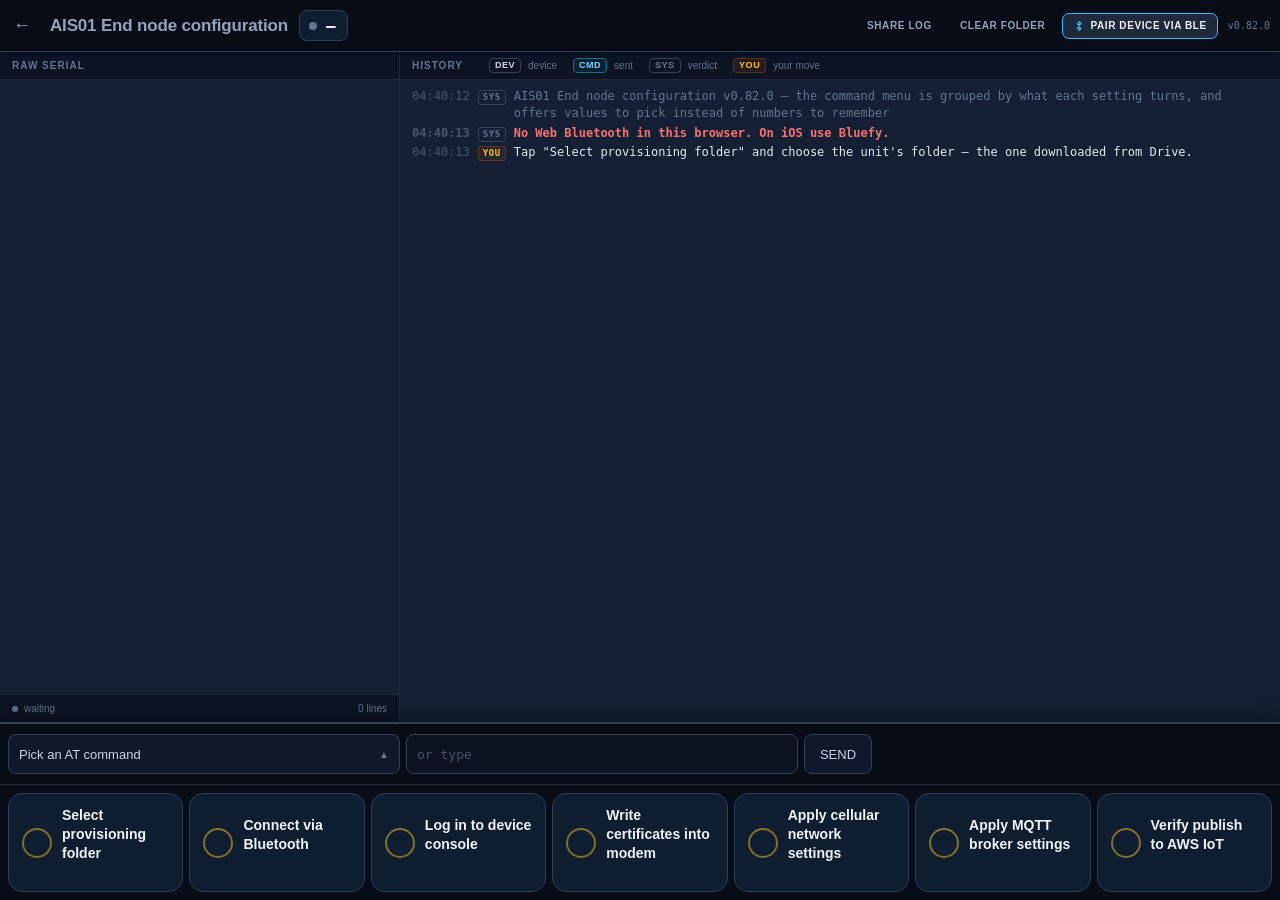
==== commit 2a172cfb: "feat(provision): what is about to be sent is readable before it is sent Two halves of the same idea," ====
--- a/provision.html
+++ b/provision.html
@@ -717,7 +717,6 @@
             .status-circle { width: 26px; height: 26px; font-size: 12px; }
         }
         .actions button:active { background: #334155; }
-        .actions button.armed { background: #b45309; border-color: #f59e0b; }
 
         /*
           The per-stage mark reports what the stage's own commands came back
@@ -887,6 +886,41 @@
             color: var(--text);
             word-break: break-all;
         }
+        /*
+         * The lines that are about to leave, verbatim.
+         *
+         * The one thing in this dialog that is NOT centred. Everything else
+         * here is prose and belongs on the component's axis; this is a column
+         * of commands read top to bottom, and centring it would put every
+         * `AT+` at a different x — which is the only thing the eye has to
+         * scan them with.
+         *
+         * Inset rather than raised: it is not another surface stacked on the
+         * modal, it is a window cut into it onto the console underneath, so
+         * it wears the log's own ground and the log's own face.
+         */
+        .cmd-list {
+            margin: 0 0 20px; padding: 10px 12px;
+            list-style: none; counter-reset: cmd;
+            text-align: left;
+            background: var(--chrome); border-radius: 8px;
+            border: 1px solid rgba(0,0,0,0.35);
+            max-height: 40vh; overflow-y: auto;
+        }
+        .cmd-list li {
+            display: flex; gap: 10px; align-items: baseline;
+            font-family: ui-monospace, "SF Mono", Menlo, monospace;
+            font-size: 13px; line-height: 1.7;
+            color: #7dd3fc;          /* the log's `.line-tx` — same voice */
+            word-break: break-all;
+        }
+        /* The order they go out in, which is not decoration: the console takes
+           one line at a time and some of these depend on the ones before. */
+        .cmd-list li::before {
+            counter-increment: cmd; content: counter(cmd);
+            flex: 0 0 auto; min-width: 1.2em; text-align: right;
+            color: var(--txt-faint); font-size: 11px;
+        }
         #confirm-body p:last-child { margin-bottom: 0; }
         .dialog-actions {
             display: flex; justify-content: center; gap: 12px;
@@ -1007,8 +1041,22 @@
             text-transform: uppercase; color: var(--muted);
             background: #0b1220; position: sticky; top: 0;
         }
+        /*
+         * The row wraps rather than letting either half win.
+         *
+         * `.cmd` was `flex: 0 0 auto`, which is right until a command carries
+         * a real value: `AT+PUBTOPIC=waterplan/meters/869181072714122/uplink`
+         * is wider than the panel, so it took the whole row and ellipsised the
+         * hint out of existence — on exactly the entries whose value is worth
+         * reading. Truncating the command instead is worse: it is the thing
+         * being inserted into the field.
+         *
+         * So the hint drops to its own line when the two do not fit, and both
+         * survive whole.
+         */
         .at-opt {
-            display: flex; align-items: baseline; gap: 8px;
+            display: flex; flex-wrap: wrap; align-items: baseline;
+            gap: 2px 8px;
             width: 100%; padding: 7px 12px;
             border: none; background: none; text-align: left;
             color: #cbd5e1; font-size: 13px;
@@ -1016,14 +1064,19 @@
         }
         .at-opt:hover, .at-opt.is-on { background: #1e293b; }
         .at-opt .cmd {
-            flex: 0 0 auto;
+            flex: 0 1 auto; min-width: 0;
             font-family: ui-monospace, "SF Mono", Menlo, monospace;
             color: #7dd3fc;
-        }
+            /* A topic is one unbroken token and has to give somewhere. Broken
+               mid-string beats hidden: every character stays readable. */
+            word-break: break-all;
+        }
+        /* `min-width` is the wrap trigger: below about eight characters the
+           hint is not worth the space it would take from the command, so it
+           takes a line of its own instead. */
         .at-opt .why {
-            flex: 1 1 auto; min-width: 0;
+            flex: 1 1 auto; min-width: 8em;
             font-size: 11px; color: var(--muted);
-            overflow: hidden; text-overflow: ellipsis; white-space: nowrap;
         }
         /* A factory reset undoes a provisioning session. It is in the list
            because the list is the whole table, and it is red because being in
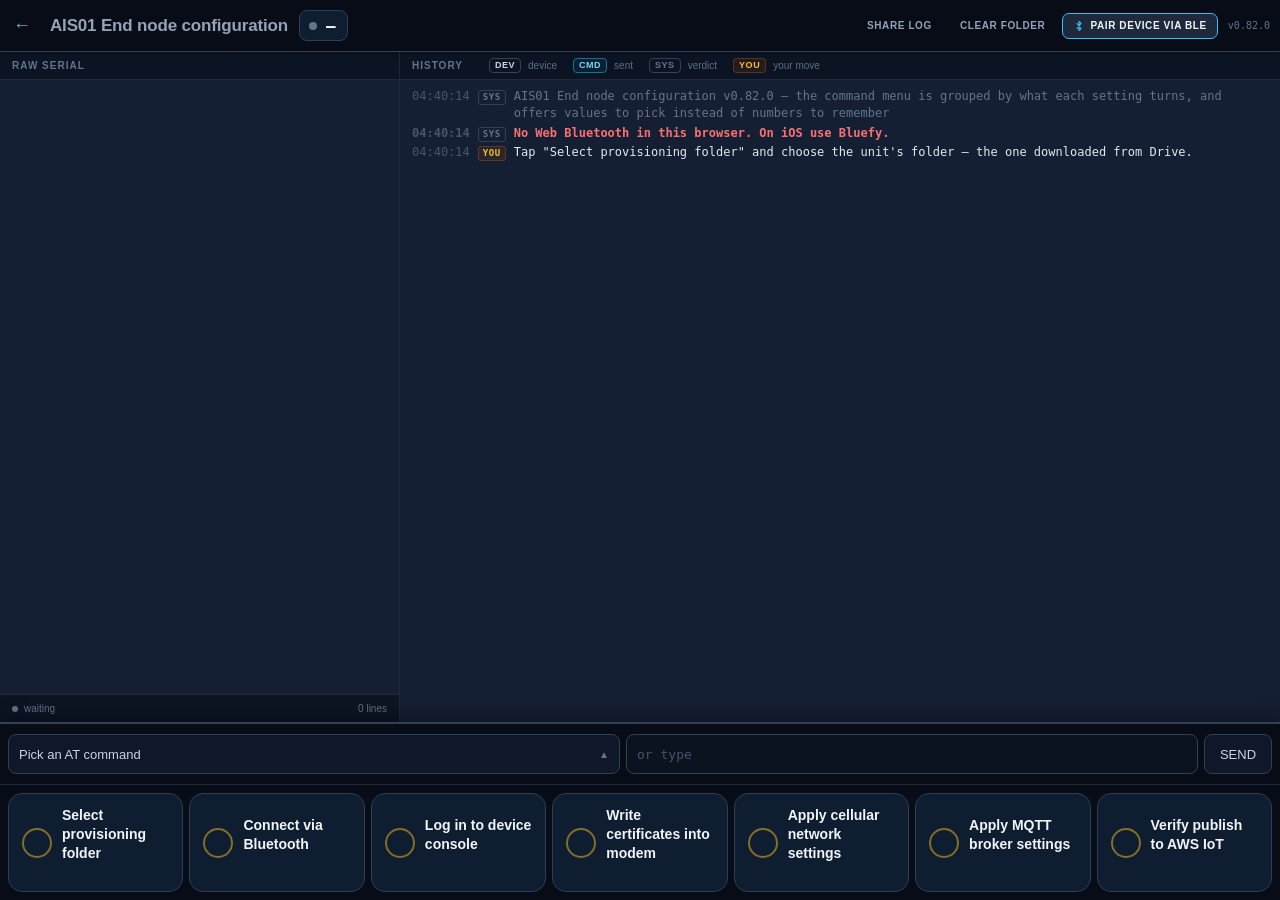
==== commit 77d33926: "feat(provision): the command menu offers values, grouped by what they turn Three things were wrong w" ====
--- a/provision.html
+++ b/provision.html
@@ -114,6 +114,24 @@
              */
             --rail: 400px;
             --rail-pad: 8px;
+
+            /*
+             * The command cluster is WIDER than the rail, and that is the one
+             * place the alignment above is given up on purpose.
+             *
+             * The trigger used to end on the raw pane's divider, and it was
+             * right while the list held bare command names. It does not any
+             * more: the entries carry real values now — a publish topic is
+             * `waterplan/meters/869181072714122/uplink` and the row also has
+             * to say what the setting does. At the rail's width almost every
+             * row in the two most-used groups wrapped, so the column was
+             * costing the list its readability to keep an edge tidy.
+             *
+             * The panel inherits this (it is `left: 0; right: 0` on the
+             * trigger) and so does the field, because picking one and typing
+             * one are the same act and they still read as a pair.
+             */
+            --picker: 620px;
 
 
             /*
@@ -997,9 +1015,8 @@
          */
         .at-picker {
             position: relative;
-            /* The rail, minus the padding this row is inset by, so the right
-               edge lands on the raw pane's divider rather than past it. */
-            flex: 0 0 calc(var(--rail) - var(--rail-pad));
+            /* Wider than the rail on purpose — see `--picker`. */
+            flex: 0 0 calc(var(--picker) - var(--rail-pad));
             max-width: calc(100vw - 216px);   /* leave the field and SEND their room */
             min-width: 0; display: flex;
         }
@@ -1085,9 +1102,12 @@
         .at-empty { padding: 14px 12px; font-size: 12px; color: var(--muted); }
 
         /* The same width as the trigger, from the same number — the two are a
-           pair (pick one, or type one) and a pair that reads as a pair. */
+           pair (pick one, or type one) and a pair that reads as a pair.
+           It may SHRINK where the trigger may not: on a narrow window one of
+           them has to give, and a list you are reading beats a field you have
+           not typed in yet. */
         .at-row input#at-input {
-            flex: 0 0 calc(var(--rail) - var(--rail-pad));
+            flex: 0 1 calc(var(--picker) - var(--rail-pad));
             min-width: 0; min-height: 40px; padding: 0 10px;
             border: 1px solid #334155; border-radius: 8px;
             background: #0b1220; color: #e2e8f0;
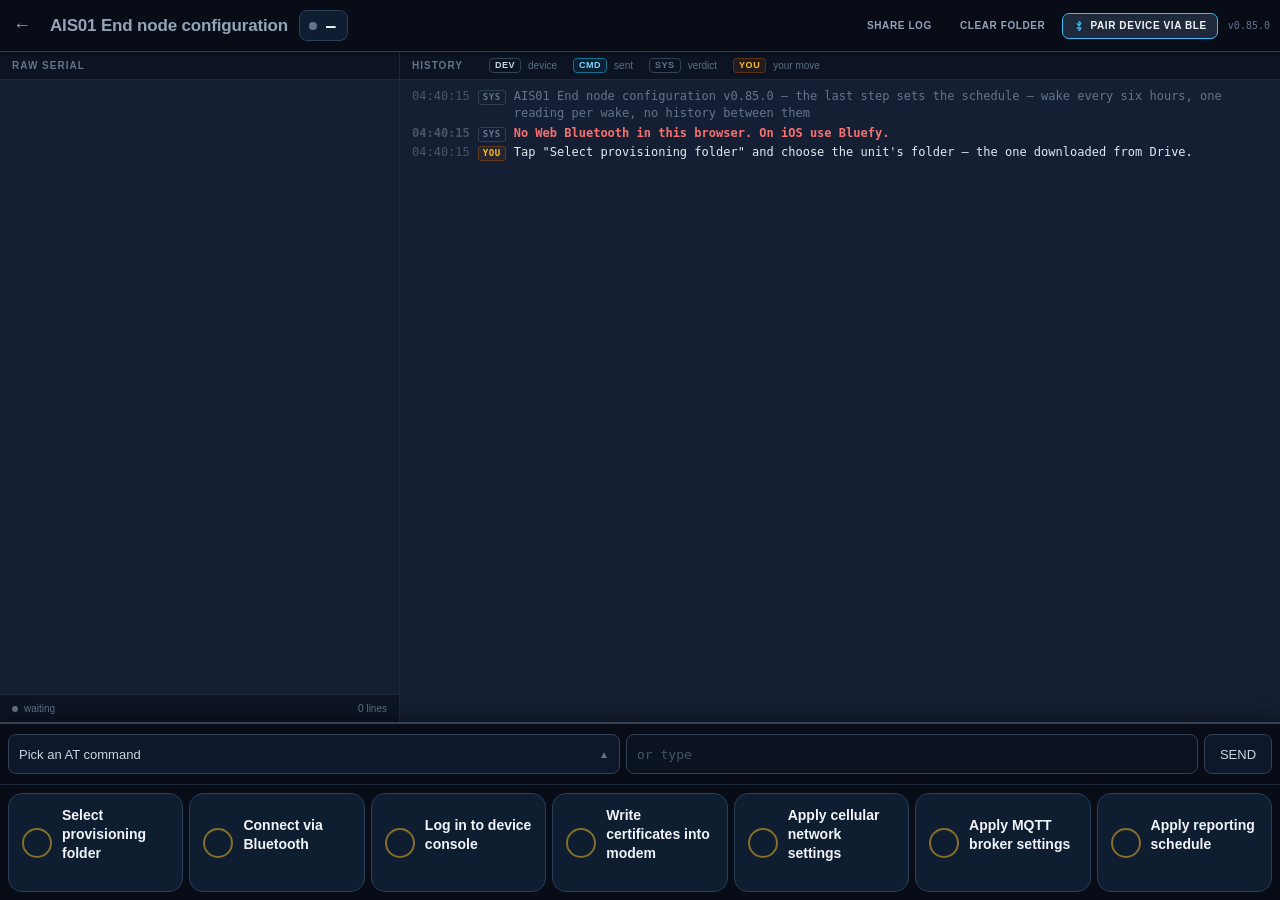
==== commit 4d50a8e0: "feat(provision): the last step sets the reporting schedule, not a publish watch "Verify publish to A" ====
--- a/provision.html
+++ b/provision.html
@@ -750,10 +750,9 @@
          * the state.
          *
          * Which marks get to be green is the uneven part, and it is
-         * deliberate: only ② and ⑤ hold evidence strong enough — a checksum
-         * the modem computed over what it stored, and a CONNACK that AWS IoT
-         * only issues to a certificate that is registered, active, attached
-         * and key-matched. "9/9 OK" is not that, and stays grey.
+         * deliberate: only ② holds evidence strong enough — a checksum the
+         * modem computed over what it stored. "9/9 OK" is not that, and stays
+         * grey.
          */
         /*
          * Clipped rather than allowed to push the chip wider.
@@ -1435,11 +1434,11 @@
                 <span id="mark-config" class="mark"></span>
             </span>
         </button>
-        <button id="btn-verify">
-            <span class="status-circle" id="dot-verify"></span>
+        <button id="btn-schedule">
+            <span class="status-circle" id="dot-schedule"></span>
             <span class="chip-txt">
-                <span class="name">Verify publish to AWS IoT</span>
-                <span id="mark-verify" class="mark"></span>
+                <span class="name">Apply reporting schedule</span>
+                <span id="mark-schedule" class="mark"></span>
             </span>
         </button>
     </div>
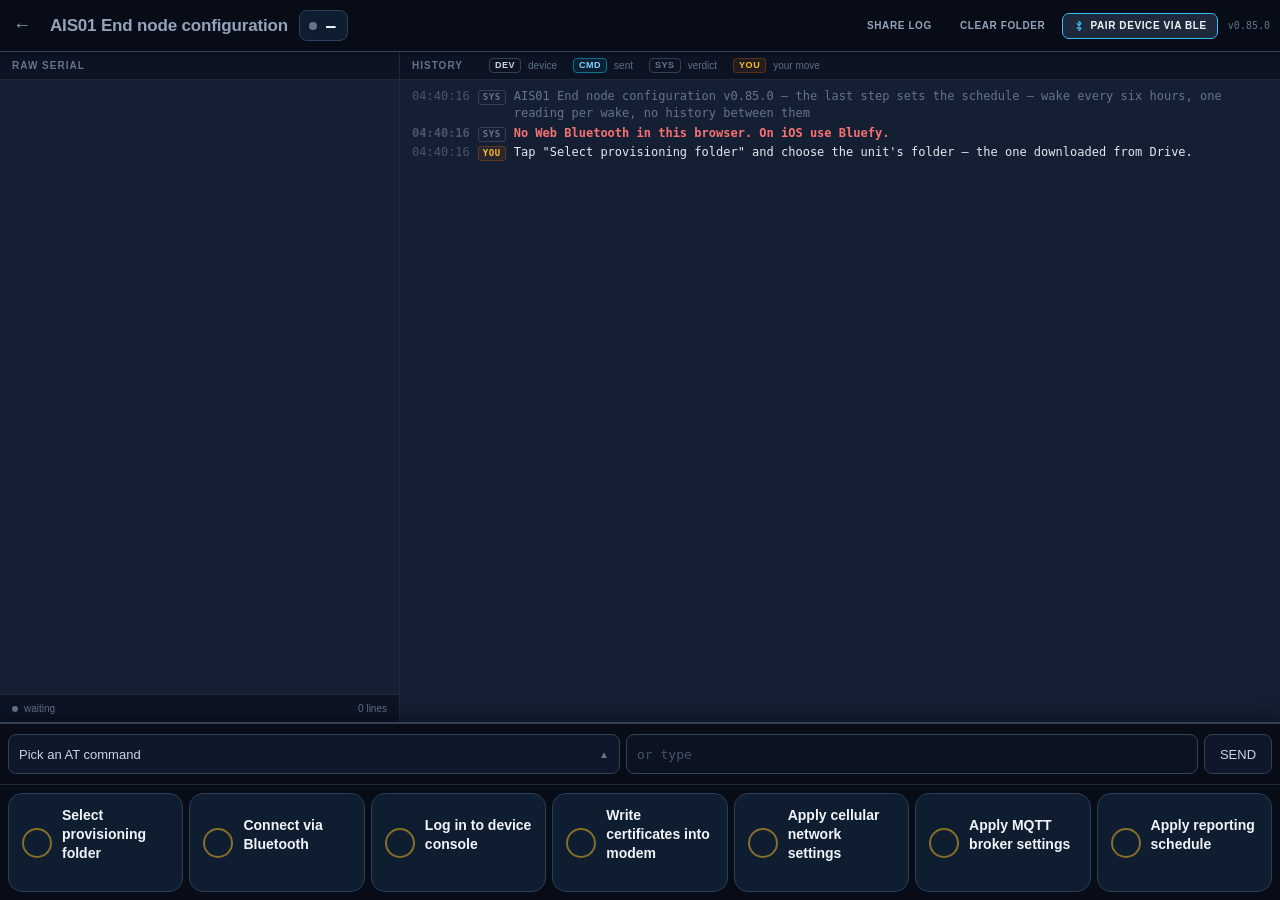
==== commit 635a1a19: "style(provision): the confirmation dialog is 600px wide Co-Authored-By: Claude Opus 5.5 (1M context)" ====
--- a/provision.html
+++ b/provision.html
@@ -853,7 +853,7 @@
          * thing being provisioned. Same scale, the page's own stack.
          */
         #confirm-dialog {
-            width: 450px; max-width: calc(100vw - 32px);
+            width: 600px; max-width: calc(100vw - 32px);
             padding: 24px;
             /* `border: 0`, like the component. The surface is lighter than
                anything under it and the shadow does the separating, so an
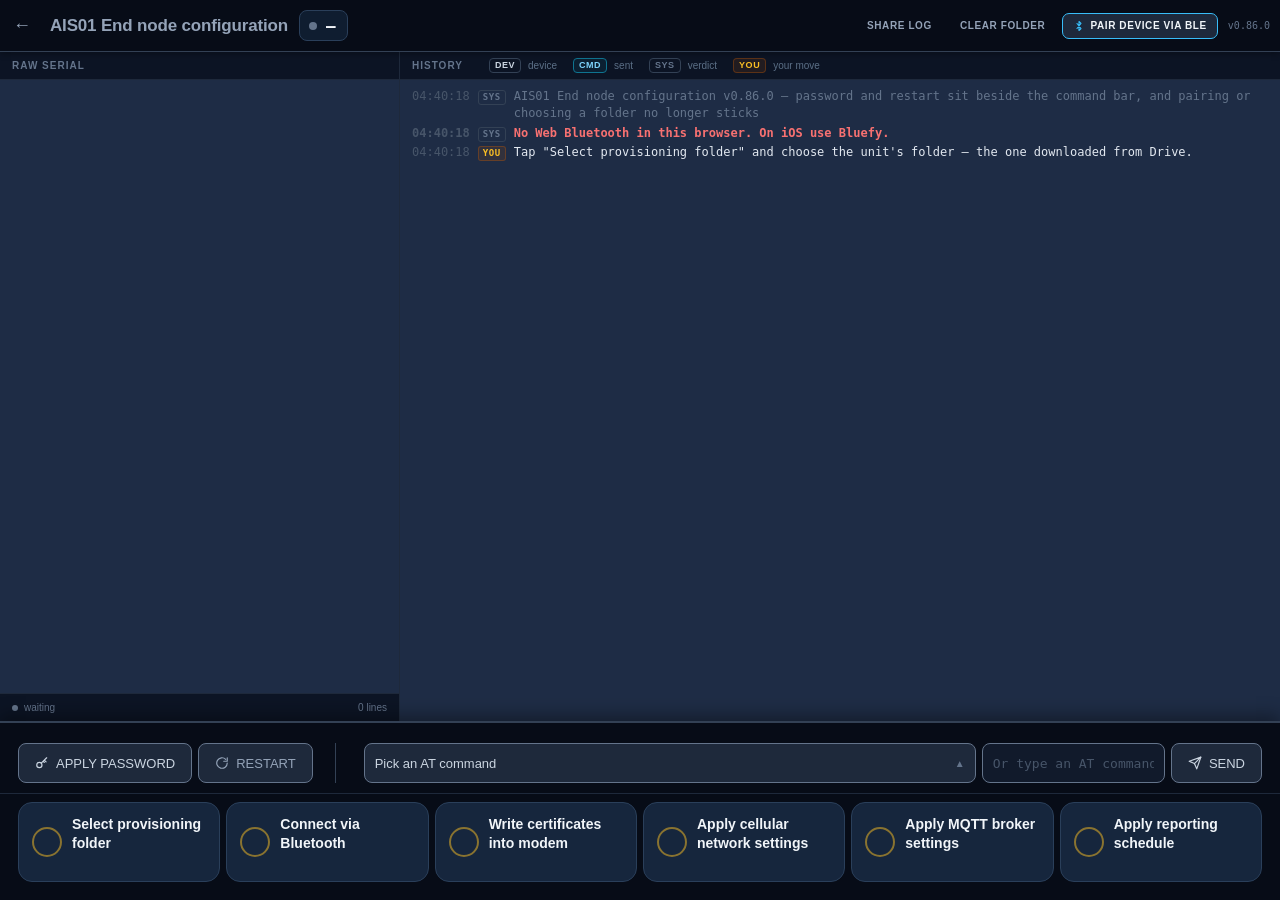
==== commit 4dad556e: "feat(provision): password and restart join the command bar; pairing and folder no longer stick Conso" ====
--- a/provision.html
+++ b/provision.html
@@ -54,7 +54,7 @@
          * with furniture at both ends — see `--chrome` below.
          */
         :root {
-            --bg: #141f33;
+            --bg: #1e2c45;
             --text: #f1f5f9;
             --text2: #94a3b8;
             --muted: #64748b;
@@ -329,6 +329,17 @@
             .bar-title, .bar-rule { display: none; }
             .bar-region .country { display: none; }
         }
+        /* A phone still has no room for a 15-digit IMEI and three buttons on
+           one line, so the buttons take a row of their own under the unit:
+           the unit first, because it is what the bench is comparing against. */
+        @media (max-width: 560px) {
+            header {
+                height: auto; flex-wrap: wrap; row-gap: 6px;
+                padding: 6px 10px 8px 4px;
+            }
+            .bar-tools { flex: 1 0 100%; justify-content: space-between; order: 2; }
+            #app-version { order: 1; }
+        }
 
         /*
          * ── The two logs ─────────────────────────────────────────────────
@@ -419,6 +430,21 @@
            half the screen: it is the thing you check, not the thing you read. */
         .pane-annotated { order: 1; flex: 1 1 auto; }
         .pane-raw       { order: 2; flex: 0 0 34%; border-top: 1px solid #1e293b; }
+        .raw-toggle {
+            width: 100%; border: none; border-bottom: 1px solid #1e293b;
+            font-family: inherit; text-align: left; cursor: default;
+            gap: 8px;
+        }
+        .raw-chevron { display: none; font-size: 11px; letter-spacing: 0; }
+        @media (max-width: 699px) {
+            .raw-toggle { cursor: pointer; -webkit-tap-highlight-color: transparent; }
+            .raw-chevron { display: inline; transition: transform .15s; }
+            .pane-raw:not(.raw-collapsed) .raw-chevron { transform: rotate(90deg); }
+            .pane-raw.raw-collapsed { flex: 0 0 auto; }
+            .pane-raw.raw-collapsed #terminal-raw,
+            .pane-raw.raw-collapsed .log-foot { display: none; }
+            .pane-raw.raw-collapsed .raw-toggle { border-bottom: none; }
+        }
         @media (min-width: 700px) {
             main { flex-direction: row; }
             .pane-raw       { order: 1; flex: 0 0 var(--rail); border-top: none;
@@ -487,6 +513,17 @@
             overflow: hidden; text-overflow: ellipsis; white-space: nowrap;
         }
         .line .m { flex: 1 1 auto; min-width: 0; }
+        /* A phone has about 40 characters of monospace. The clock took ten of
+           them on every row and the field column twelve more, which left a
+           file name three lines tall. Here the clock goes (the wide layout
+           keeps it) and a field row puts its value under its heading, in
+           line with the text of the rows around it. */
+        @media (max-width: 560px) {
+            .line .t { display: none; }
+            .line.has-field { flex-wrap: wrap; row-gap: 0; }
+            .line.has-field .k { flex: 1 1 auto; }
+            .line.has-field .m { flex: 1 0 100%; padding-left: 34px; }
+        }
         .voice-dev .v { color: #cbd5e1; }
         .voice-cmd .v { color: #7dd3fc; border-color: #0e7490; background: #0e749022; }
         .voice-sys .v { color: #64748b; }
@@ -734,6 +771,23 @@
             .actions .name { font-size: 13px; }
             .status-circle { width: 26px; height: 26px; font-size: 12px; }
         }
+        /* Seven chips in one row leave a phone about 50px each — a circle and
+           no words. Two columns keep every name readable, and the order still
+           reads left to right, top to bottom. Four rows of them would take a
+           third of the screen from the log, so the grid shows two and a half
+           and scrolls — the half row is what says there is more below. */
+        @media (max-width: 700px) {
+            .actions {
+                display: grid; grid-template-columns: 1fr 1fr; gap: 6px;
+                max-height: 170px; overflow-y: auto;
+                overscroll-behavior: contain;
+            }
+            .actions button {
+                padding: 8px 10px; border-radius: 10px; gap: 8px;
+            }
+            .actions .name { font-size: 12.5px; line-height: 1.25; }
+            .actions .status-circle { width: 22px; height: 22px; font-size: 11px; }
+        }
         .actions button:active { background: #334155; }
 
         /*
@@ -986,6 +1040,16 @@
             padding: 10px var(--rail-pad) 10px;
             align-items: stretch;
         }
+        /* On a wide screen the footer — commands and steps — gets 10px more
+           room on every side. It had the same tight padding as a phone, and
+           on a desktop there is no reason to spend the space that way. */
+        @media (min-width: 700px) {
+            .at-row { padding: 20px calc(var(--rail-pad) + 10px) 10px; }
+            .actions {
+                padding: 8px calc(var(--rail-pad) + 10px);
+                padding-bottom: calc(18px + env(safe-area-inset-bottom));
+            }
+        }
 
         /*
          * A picker of our own rather than a `<select>`.
@@ -1105,26 +1169,84 @@
            It may SHRINK where the trigger may not: on a narrow window one of
            them has to give, and a list you are reading beats a field you have
            not typed in yet. */
+        /* The field takes whatever the row has left, so the row always runs
+           to the right edge with SEND at the end of it. */
         .at-row input#at-input {
-            flex: 0 1 calc(var(--picker) - var(--rail-pad));
+            flex: 1 1 auto;
             min-width: 0; min-height: 40px; padding: 0 10px;
             border: 1px solid #334155; border-radius: 8px;
             background: #0b1220; color: #e2e8f0;
             font-family: ui-monospace, monospace; font-size: 13px;
         }
         .at-row input::placeholder { color: #475569; }
-        #at-send {
+        #at-send, #btn-login, #btn-restart {
             flex: 0 0 68px; min-height: 40px;
             border: 1px solid #334155; border-radius: 8px;
             background: #0f172a; color: #cbd5e1; font-size: 13px;
         }
-        #at-send:active { background: #1e293b; }
+        /* Sized to its label, which is never allowed to wrap. */
+        #btn-login { flex: 0 0 auto; padding: 0 16px; white-space: nowrap; }
+        #btn-restart, #at-send { flex: 0 0 auto; padding: 0 16px; white-space: nowrap; }
+        /* Two groups on one row: the left one readies the console, the right
+           one composes a command for it. The rule between them is what says
+           they are not five buttons of one kind. Restart is outlined only —
+           it drops the link, so it should not ask to be pressed as loudly as
+           the password does. */
+        .session-tools {
+            display: flex; gap: 6px; flex: 0 0 auto;
+            padding-right: 22px; margin-right: 22px;
+            border-right: 1px solid #334155;
+        }
+        #btn-restart { background: transparent; color: var(--text2); }
+        /* A lighter outline and an icon each, so the two read as buttons at a
+           glance rather than as labels sitting on the bar. */
+        #btn-login, #btn-restart, #at-send {
+            display: inline-flex; align-items: center; justify-content: center;
+            gap: 7px; border-color: #64748b;
+        }
+        #btn-login svg, #btn-restart svg, #at-send svg {
+            width: 14px; height: 14px; flex-shrink: 0;
+        }
+        #btn-login:hover, #btn-restart:hover, #at-send:hover {
+            color: var(--text); border-color: #94a3b8;
+        }
+        /* The picker and the field get the same outline, so every control on
+           the row is drawn at the same strength. */
+        #at-menu, .at-row input#at-input { border-color: #64748b; }
+        /* Raised off the footer. Everything on this row sat on almost the
+           footer's own black, so a button and the bar under it were the same
+           thing with a line round one of them. The field stays a shade darker
+           than the buttons — it is a place to type, not a thing to press. */
+        #btn-login, #btn-restart, #at-send, #at-menu { background: #1e293b; }
+        #btn-login:active, #btn-restart:active, #at-send:active,
+        #at-menu:active { background: #273449; }
+        .at-row input#at-input { background: #111a2b; }
+        .actions button { background: var(--panel-up); }
+        #at-menu:hover { border-color: #94a3b8; }
+        .at-row input#at-input:focus { border-color: #94a3b8; outline: none; }
+        #at-send:active, #btn-login:active, #btn-restart:active { background: #1e293b; }
 
         /* No spare width to leave, so the cluster goes back to filling the row
            and the trigger gives up what the field cannot do without. */
         @media (max-width: 560px) {
-            .at-picker { flex: 1 1 auto; }
-            .at-row input#at-input { flex: 0 0 96px; }
+            /* Two rows on a phone: the session keys on their own line, then
+               the command — pick or type, and send. One row of five was a
+               row of labels too narrow to read. */
+            .at-row { flex-wrap: wrap; row-gap: 8px; }
+            .session-tools {
+                flex: 1 0 100%; padding-right: 0; margin-right: 0;
+                border-right: none;
+            }
+            .session-tools button { flex: 1 1 0; }
+            /* Both grow alike from their basis, so the 40px head start is
+               what makes the picker 20px wider than an even split — it is
+               the one used most, the field is for the command nobody listed. */
+            .at-picker { flex: 1 1 40px; }
+            .at-row input#at-input { flex: 1 1 0; }
+            .at-row input#at-input::placeholder { font-size: 11px; }
+            #at-send { padding: 0 12px; }
+            #at-send svg { display: none; }
+            .wide-only { display: none; }
         }
     </style>
 </head>
@@ -1240,8 +1362,14 @@
             </div>
             <div id="terminal"></div>
         </section>
-        <section class="pane pane-raw">
-            <div class="pane-head">RAW SERIAL</div>
+        <!-- On a phone the raw stream is the thing you go to check, not the
+             thing you read, so it starts folded to its header and a tap opens
+             it. On a wide screen it is a sidebar and never folds. -->
+        <section class="pane pane-raw raw-collapsed" id="pane-raw">
+            <button class="pane-head raw-toggle" id="raw-toggle" type="button"
+                    aria-expanded="false" aria-controls="terminal-raw">
+                RAW SERIAL <span class="raw-chevron" aria-hidden="true">▸</span>
+            </button>
             <pre id="terminal-raw"></pre>
             <div class="log-foot">
                 <span id="raw-live" class="live off"><span class="dot"></span>waiting</span>
@@ -1329,10 +1457,34 @@
 
     <div class="console-foot">
     <div class="at-row">
+        <!-- The console password lives with the commands, not with the steps.
+             A step keeps a status, and a login cannot: the console asks again
+             after every restart and after ~50 s idle, and the second of those
+             prints nothing. So it is an action you repeat when the console
+             asks, beside the other things you send to it. -->
+        <div class="session-tools">
+        <button id="btn-login" type="button"
+                title="Send this unit's console password, from password.txt">
+            <!-- A key: what this button hands the console. -->
+            <svg viewBox="0 0 24 24" fill="none" stroke="currentColor" stroke-width="2"
+                 stroke-linecap="round" stroke-linejoin="round" aria-hidden="true">
+                <circle cx="7.5" cy="15.5" r="4.5"/><path d="M10.7 12.3L20 3M16 7l3 3M14 9l2 2"/>
+            </svg>APPLY PASSWORD</button>
+        <!-- ATZ, which the menu also offers — but a restart is what every
+             bench session reaches for between steps, so it gets a button.
+             It logs the console out, and the log says so. -->
+        <button id="btn-restart" type="button"
+                title="Restart the unit (ATZ) — the link drops and comes back">
+            <!-- A circular arrow: the unit goes round and comes back. -->
+            <svg viewBox="0 0 24 24" fill="none" stroke="currentColor" stroke-width="2"
+                 stroke-linecap="round" stroke-linejoin="round" aria-hidden="true">
+                <path d="M21 12a9 9 0 1 1-2.64-6.36"/><path d="M21 3v6h-6"/>
+            </svg>RESTART</button>
+        </div>
         <div class="at-picker">
             <button id="at-menu" type="button" aria-haspopup="listbox"
                     aria-expanded="false" aria-controls="at-panel">
-                <span>Pick an AT command</span><span class="chev">▲</span>
+                <span><span class="wide-only">Pick an </span>AT command</span><span class="chev">▲</span>
             </button>
             <!-- Opens upward on purpose: there is nothing below this row but
                  the stage buttons, and a list of 58 needs the terminal's
@@ -1346,8 +1498,13 @@
         </div>
         <input id="at-input" type="text" spellcheck="false"
                autocapitalize="off" autocorrect="off"
-               placeholder="or type">
-        <button id="at-send">SEND</button>
+               placeholder="Or type an AT command">
+        <button id="at-send">
+            <!-- A paper plane: it goes out. -->
+            <svg viewBox="0 0 24 24" fill="none" stroke="currentColor" stroke-width="2"
+                 stroke-linecap="round" stroke-linejoin="round" aria-hidden="true">
+                <path d="M22 2L11 13"/><path d="M22 2l-7 20-4-9-9-4 20-7z"/>
+            </svg>SEND</button>
     </div>
 
     <!--
@@ -1395,13 +1552,6 @@
             <span class="chip-txt">
                 <span class="name">Connect via Bluetooth</span>
                 <span id="mark-ble" class="mark"></span>
-            </span>
-        </button>
-        <button id="btn-login">
-            <span class="status-circle" id="dot-login"></span>
-            <span class="chip-txt">
-                <span class="name">Log in to device console</span>
-                <span id="mark-login" class="mark"></span>
             </span>
         </button>
         <button id="btn-certs">
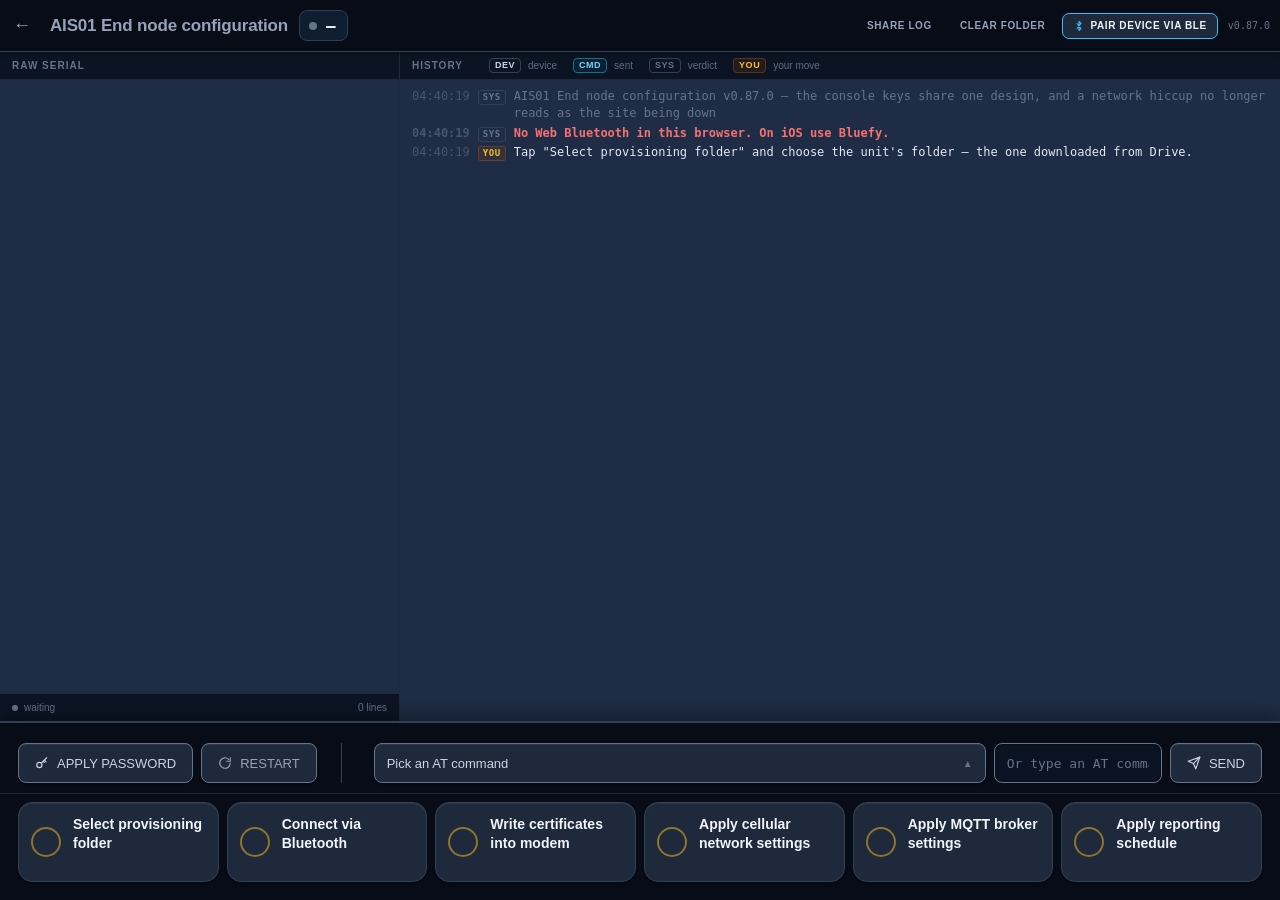
==== commit 115fd4ab: "feat(provision): one design system for the console; the service worker survives a network hiccup Des" ====
--- a/provision.html
+++ b/provision.html
@@ -168,6 +168,50 @@
             --red-bd:    rgba(239,68,68,.45);
             --txt-faint: #5b6f86;   /* labels, timestamps, meta */
             --fs-label:  10px;
+
+            /*
+             * ── The bench instrument ─────────────────────────────────────
+             *
+             * One system for everything that is pressed or typed into, so a
+             * control's look says what kind of thing it is instead of what
+             * somebody picked for it that day. The logs are the lit screen;
+             * the bar and the console are the dark bezel round it; what sits
+             * on the bezel is a KEY — lighter than the bezel, with a 1px lip
+             * of light along its top edge and a short shadow under it, the
+             * way a physical key sits on a panel. That lip is the only
+             * flourish, and it belongs to keys alone.
+             *
+             *   s0 bezel   bar, console          (--chrome)
+             *   s1 bevel   pane heads, log foot  (--chrome-2)
+             *   s2 screen  the logs              (--bg)
+             *   well       a field — sunk below the bezel it sits on
+             *   key        raised off the bezel
+             */
+            --well:       #0b1322;
+            --key:        #1e293b;
+            --key-hover:  #253349;
+            --key-press:  #2c3b54;
+            --key-lip:    inset 0 1px 0 rgba(255,255,255,0.07);
+            --key-drop:   0 1px 2px rgba(0,0,0,0.55);
+
+            /* Lines, weakest to strongest. A control is drawn at line-3 so it
+               reads against the bezel; line-4 is the same control under a
+               pointer or a finger. */
+            --line-1: #1e2a3d;
+            --line-2: #334155;
+            --line-3: #64748b;
+            --line-4: #94a3b8;
+
+            /* Spacing: one scale for the console, instead of 6 / 7 / 10 / 13 /
+               22 each chosen where it was needed. */
+            --sp-1: 4px;
+            --sp-2: 8px;
+            --sp-3: 12px;
+            --sp-4: 16px;
+            --sp-5: 24px;
+
+            --key-h: 40px;
+            --key-r: 8px;
         }
         header {
             flex-shrink: 0;
@@ -684,7 +728,7 @@
         #btn-connect.link-reconnecting svg { color: #fbbf24; }
 
         .actions {
-            display: flex; gap: 6px;
+            display: flex; gap: var(--sp-2);
             padding: 8px var(--rail-pad);
             border-top: 1px solid #1e293b;
             padding-bottom: calc(8px + env(safe-area-inset-bottom));
@@ -705,16 +749,22 @@
          * together. A grey number in an amber ring is not one of them, and
          * the order it was carrying is already given by the position.
          */
+        /* The step variant of a key: the same surface and lip as the command
+           row's keys, a larger radius because it is a bigger object, and a
+           quieter outline (line-2) so six of them in a row do not shout. The
+           status states below take the outline over. */
         .actions button {
             flex: 1; min-width: 0;
-            padding: 12px 13px; border-radius: 14px;
-            border: 1.5px solid var(--border-2); background: var(--panel);
-            display: flex; flex-direction: row; align-items: center; gap: 10px;
+            padding: var(--sp-3); border-radius: 14px;
+            border: 1.5px solid var(--line-2); background: var(--key);
+            box-shadow: var(--key-lip), var(--key-drop);
+            display: flex; flex-direction: row; align-items: center; gap: var(--sp-3);
             text-align: left; color: var(--text);
-            transition: border-color .15s, box-shadow .15s;
+            transition: border-color .15s, box-shadow .15s, background .15s;
             -webkit-tap-highlight-color: transparent;
         }
-        .actions button:active { background: var(--panel-up); }
+        .actions button:hover { background: var(--key-hover); border-color: var(--line-3); }
+        .actions button:active { background: var(--key-press); }
         .actions .chip-txt {
             display: flex; flex-direction: column; gap: 3px;
             min-width: 0; flex: 1 1 auto;
@@ -778,7 +828,7 @@
            and scrolls — the half row is what says there is more below. */
         @media (max-width: 700px) {
             .actions {
-                display: grid; grid-template-columns: 1fr 1fr; gap: 6px;
+                display: grid; grid-template-columns: 1fr 1fr; gap: var(--sp-2);
                 max-height: 170px; overflow-y: auto;
                 overscroll-behavior: contain;
             }
@@ -788,7 +838,6 @@
             .actions .name { font-size: 12.5px; line-height: 1.25; }
             .actions .status-circle { width: 22px; height: 22px; font-size: 11px; }
         }
-        .actions button:active { background: #334155; }
 
         /*
           The per-stage mark reports what the stage's own commands came back
@@ -1036,7 +1085,7 @@
         }
 
         .at-row {
-            display: flex; gap: 6px;
+            display: flex; gap: var(--sp-2);
             padding: 10px var(--rail-pad) 10px;
             align-items: stretch;
         }
@@ -1083,34 +1132,32 @@
             max-width: calc(100vw - 216px);   /* leave the field and SEND their room */
             min-width: 0; display: flex;
         }
+        /* A key (see `.key`) laid out as a trigger: label left, chevron right. */
         #at-menu {
-            flex: 1 1 auto; min-width: 0; min-height: 40px;
-            display: flex; align-items: center; justify-content: space-between;
-            gap: 8px; padding: 0 10px;
-            border: 1px solid #334155; border-radius: 8px;
-            background: #0f172a; color: #cbd5e1;
-            font-size: 13px; text-align: left;
-            -webkit-tap-highlight-color: transparent;
-        }
-        #at-menu:active { background: #1e293b; }
+            flex: 1 1 auto; min-width: 0;
+            justify-content: space-between;
+            padding: 0 var(--sp-3); text-align: left;
+        }
         #at-menu .chev { color: var(--muted); font-size: 10px; flex-shrink: 0; }
-        #at-menu[aria-expanded="true"] { border-color: #475569; background: #1e293b; }
+        #at-menu[aria-expanded="true"] {
+            border-color: var(--line-4); background: var(--key-hover);
+        }
 
         .at-panel {
             position: absolute; bottom: calc(100% + 6px); left: 0; right: 0;
             z-index: 20;
             display: flex; flex-direction: column;
             max-height: min(52vh, 420px);
-            border: 1px solid #475569; border-radius: 10px;
-            background: #0b1220;
+            border: 1px solid var(--line-3); border-radius: 10px;
+            background: var(--well);
             box-shadow: 0 -8px 28px rgba(0,0,0,0.55);
             overflow: hidden;
         }
         .at-panel[hidden] { display: none; }
         #at-filter {
             flex: 0 0 auto; min-height: 38px; padding: 0 12px;
-            border: none; border-bottom: 1px solid #1e293b;
-            background: #0f172a; color: #e2e8f0;
+            border: none; border-bottom: 1px solid var(--line-2);
+            background: var(--key); color: #e2e8f0;
             font-family: ui-monospace, monospace; font-size: 13px;
         }
         #at-filter::placeholder { color: #475569; }
@@ -1119,7 +1166,7 @@
             padding: 7px 12px 3px;
             font-size: 9px; font-weight: 700; letter-spacing: 0.1em;
             text-transform: uppercase; color: var(--muted);
-            background: #0b1220; position: sticky; top: 0;
+            background: var(--well); position: sticky; top: 0;
         }
         /*
          * The row wraps rather than letting either half win.
@@ -1142,7 +1189,7 @@
             color: #cbd5e1; font-size: 13px;
             -webkit-tap-highlight-color: transparent;
         }
-        .at-opt:hover, .at-opt.is-on { background: #1e293b; }
+        .at-opt:hover, .at-opt.is-on { background: var(--key); }
         .at-opt .cmd {
             flex: 0 1 auto; min-width: 0;
             font-family: ui-monospace, "SF Mono", Menlo, monospace;
@@ -1172,59 +1219,65 @@
         /* The field takes whatever the row has left, so the row always runs
            to the right edge with SEND at the end of it. */
         .at-row input#at-input {
-            flex: 1 1 auto;
-            min-width: 0; min-height: 40px; padding: 0 10px;
-            border: 1px solid #334155; border-radius: 8px;
-            background: #0b1220; color: #e2e8f0;
+            flex: 1 1 auto; min-width: 0;
             font-family: ui-monospace, monospace; font-size: 13px;
         }
-        .at-row input::placeholder { color: #475569; }
-        #at-send, #btn-login, #btn-restart {
-            flex: 0 0 68px; min-height: 40px;
-            border: 1px solid #334155; border-radius: 8px;
-            background: #0f172a; color: #cbd5e1; font-size: 13px;
-        }
-        /* Sized to its label, which is never allowed to wrap. */
-        #btn-login { flex: 0 0 auto; padding: 0 16px; white-space: nowrap; }
-        #btn-restart, #at-send { flex: 0 0 auto; padding: 0 16px; white-space: nowrap; }
+        .at-row input::placeholder { color: var(--muted); }
+
+        /*
+         * ── Keys and wells ───────────────────────────────────────────────
+         *
+         * Two variants cover the whole command row, and the markup says which
+         * one each control is (`class="key"`, `class="well"`) rather than
+         * each id carrying its own colours.
+         *
+         *   .key         raised off the bezel: APPLY PASSWORD, the picker, SEND
+         *   .key-quiet   the same key with its label turned down: RESTART,
+         *                which drops the link and should not ask to be pressed
+         *                as loudly as the password does
+         *   .well        sunk below the bezel: the field you type into
+         */
+        .key {
+            display: inline-flex; align-items: center; justify-content: center;
+            gap: var(--sp-2);
+            min-height: var(--key-h); padding: 0 var(--sp-4);
+            border: 1px solid var(--line-3); border-radius: var(--key-r);
+            background: var(--key); color: #cbd5e1;
+            box-shadow: var(--key-lip), var(--key-drop);
+            font-size: 13px; white-space: nowrap;
+            -webkit-tap-highlight-color: transparent;
+            transition: background .12s, border-color .12s, color .12s;
+        }
+        .key:hover { background: var(--key-hover); border-color: var(--line-4); color: var(--text); }
+        /* Pressed in: the lip goes and the key sits level with the bezel. */
+        .key:active { background: var(--key-press); box-shadow: none; }
+        .key-quiet { color: var(--text2); }
+        .key svg { width: 14px; height: 14px; flex-shrink: 0; }
+
+        .well {
+            min-height: var(--key-h); padding: 0 var(--sp-3);
+            border: 1px solid var(--line-3); border-radius: var(--key-r);
+            background: var(--well); color: #e2e8f0;
+            box-shadow: inset 0 1px 2px rgba(0,0,0,0.45);
+            transition: border-color .12s;
+        }
+        .well:hover { border-color: var(--line-4); }
+        .well:focus { border-color: var(--accent); outline: none; }
+
+        /* Keyboard focus is the one blue ring, on every control alike. */
+        .key:focus-visible, .actions button:focus-visible {
+            outline: 2px solid var(--accent); outline-offset: 2px;
+        }
+
+        #btn-login, #btn-restart, #at-send { flex: 0 0 auto; }
         /* Two groups on one row: the left one readies the console, the right
            one composes a command for it. The rule between them is what says
-           they are not five buttons of one kind. Restart is outlined only —
-           it drops the link, so it should not ask to be pressed as loudly as
-           the password does. */
+           they are not five buttons of one kind. */
         .session-tools {
-            display: flex; gap: 6px; flex: 0 0 auto;
-            padding-right: 22px; margin-right: 22px;
-            border-right: 1px solid #334155;
-        }
-        #btn-restart { background: transparent; color: var(--text2); }
-        /* A lighter outline and an icon each, so the two read as buttons at a
-           glance rather than as labels sitting on the bar. */
-        #btn-login, #btn-restart, #at-send {
-            display: inline-flex; align-items: center; justify-content: center;
-            gap: 7px; border-color: #64748b;
-        }
-        #btn-login svg, #btn-restart svg, #at-send svg {
-            width: 14px; height: 14px; flex-shrink: 0;
-        }
-        #btn-login:hover, #btn-restart:hover, #at-send:hover {
-            color: var(--text); border-color: #94a3b8;
-        }
-        /* The picker and the field get the same outline, so every control on
-           the row is drawn at the same strength. */
-        #at-menu, .at-row input#at-input { border-color: #64748b; }
-        /* Raised off the footer. Everything on this row sat on almost the
-           footer's own black, so a button and the bar under it were the same
-           thing with a line round one of them. The field stays a shade darker
-           than the buttons — it is a place to type, not a thing to press. */
-        #btn-login, #btn-restart, #at-send, #at-menu { background: #1e293b; }
-        #btn-login:active, #btn-restart:active, #at-send:active,
-        #at-menu:active { background: #273449; }
-        .at-row input#at-input { background: #111a2b; }
-        .actions button { background: var(--panel-up); }
-        #at-menu:hover { border-color: #94a3b8; }
-        .at-row input#at-input:focus { border-color: #94a3b8; outline: none; }
-        #at-send:active, #btn-login:active, #btn-restart:active { background: #1e293b; }
+            display: flex; gap: var(--sp-2); flex: 0 0 auto;
+            padding-right: var(--sp-5); margin-right: var(--sp-5);
+            border-right: 1px solid var(--line-2);
+        }
 
         /* No spare width to leave, so the cluster goes back to filling the row
            and the trigger gives up what the field cannot do without. */
@@ -1463,7 +1516,7 @@
              prints nothing. So it is an action you repeat when the console
              asks, beside the other things you send to it. -->
         <div class="session-tools">
-        <button id="btn-login" type="button"
+        <button id="btn-login" class="key" type="button"
                 title="Send this unit's console password, from password.txt">
             <!-- A key: what this button hands the console. -->
             <svg viewBox="0 0 24 24" fill="none" stroke="currentColor" stroke-width="2"
@@ -1473,7 +1526,7 @@
         <!-- ATZ, which the menu also offers — but a restart is what every
              bench session reaches for between steps, so it gets a button.
              It logs the console out, and the log says so. -->
-        <button id="btn-restart" type="button"
+        <button id="btn-restart" class="key key-quiet" type="button"
                 title="Restart the unit (ATZ) — the link drops and comes back">
             <!-- A circular arrow: the unit goes round and comes back. -->
             <svg viewBox="0 0 24 24" fill="none" stroke="currentColor" stroke-width="2"
@@ -1482,7 +1535,7 @@
             </svg>RESTART</button>
         </div>
         <div class="at-picker">
-            <button id="at-menu" type="button" aria-haspopup="listbox"
+            <button id="at-menu" class="key" type="button" aria-haspopup="listbox"
                     aria-expanded="false" aria-controls="at-panel">
                 <span><span class="wide-only">Pick an </span>AT command</span><span class="chev">▲</span>
             </button>
@@ -1496,10 +1549,10 @@
                 <div id="at-list" role="listbox" aria-label="AT commands"></div>
             </div>
         </div>
-        <input id="at-input" type="text" spellcheck="false"
+        <input id="at-input" class="well" type="text" spellcheck="false"
                autocapitalize="off" autocorrect="off"
                placeholder="Or type an AT command">
-        <button id="at-send">
+        <button id="at-send" class="key">
             <!-- A paper plane: it goes out. -->
             <svg viewBox="0 0 24 24" fill="none" stroke="currentColor" stroke-width="2"
                  stroke-linecap="round" stroke-linejoin="round" aria-hidden="true">
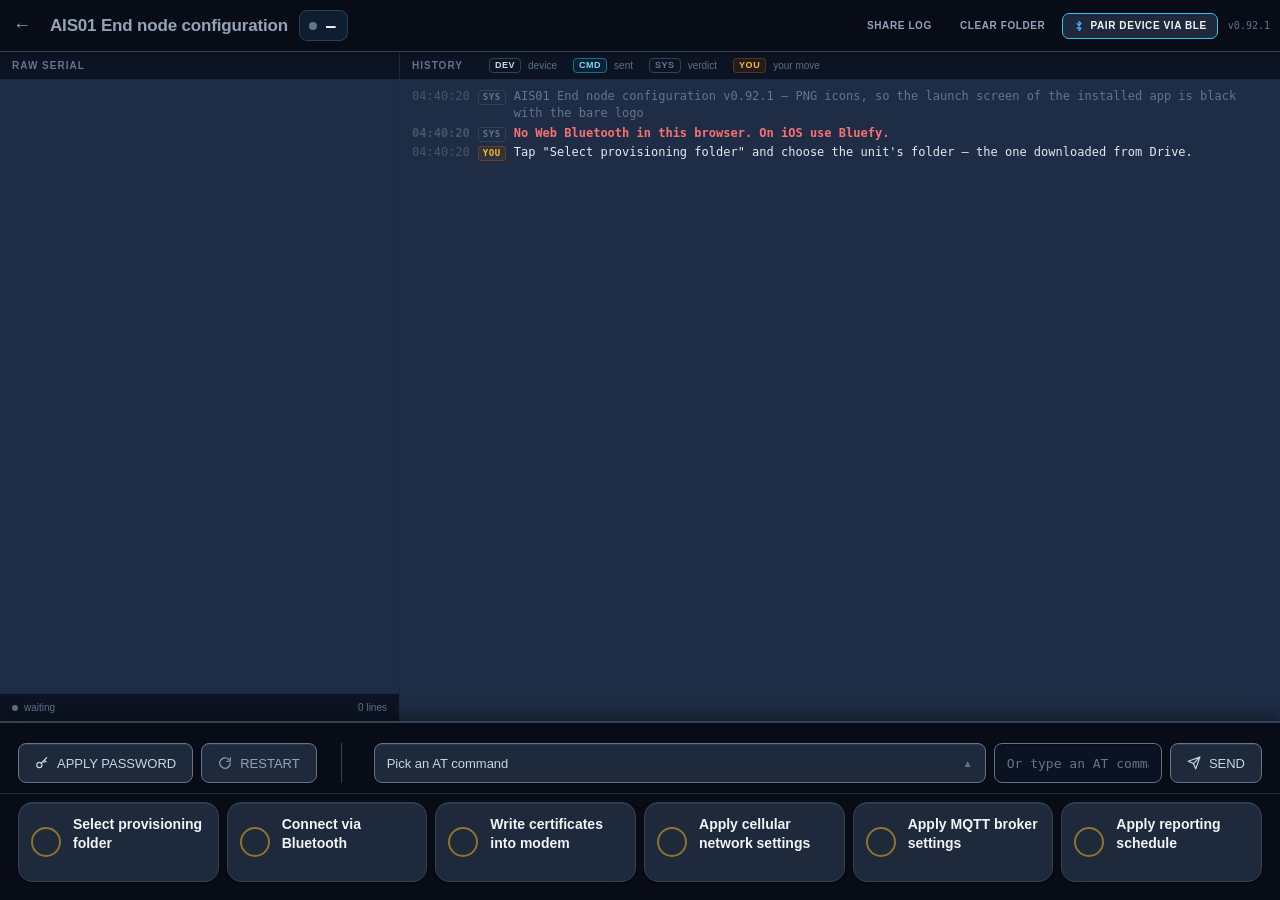
==== commit b74eb31f: "fix: give the installed app PNG icons so its launch screen is black Android builds the installed app" ====
--- a/provision.html
+++ b/provision.html
@@ -13,7 +13,7 @@
     <meta http-equiv="Expires" content="0">
     <title>AIS01 End node configuration</title>
     <link rel="icon" type="image/svg+xml" href="waterplan-icon.svg">
-    <link rel="apple-touch-icon" href="waterplan-icon.svg">
+    <link rel="apple-touch-icon" href="waterplan-icon-maskable-192.png">
     <link rel="manifest" href="manifest.json">
     <!--
       Deliberately self-contained: this page shares no CSS with the calibration
